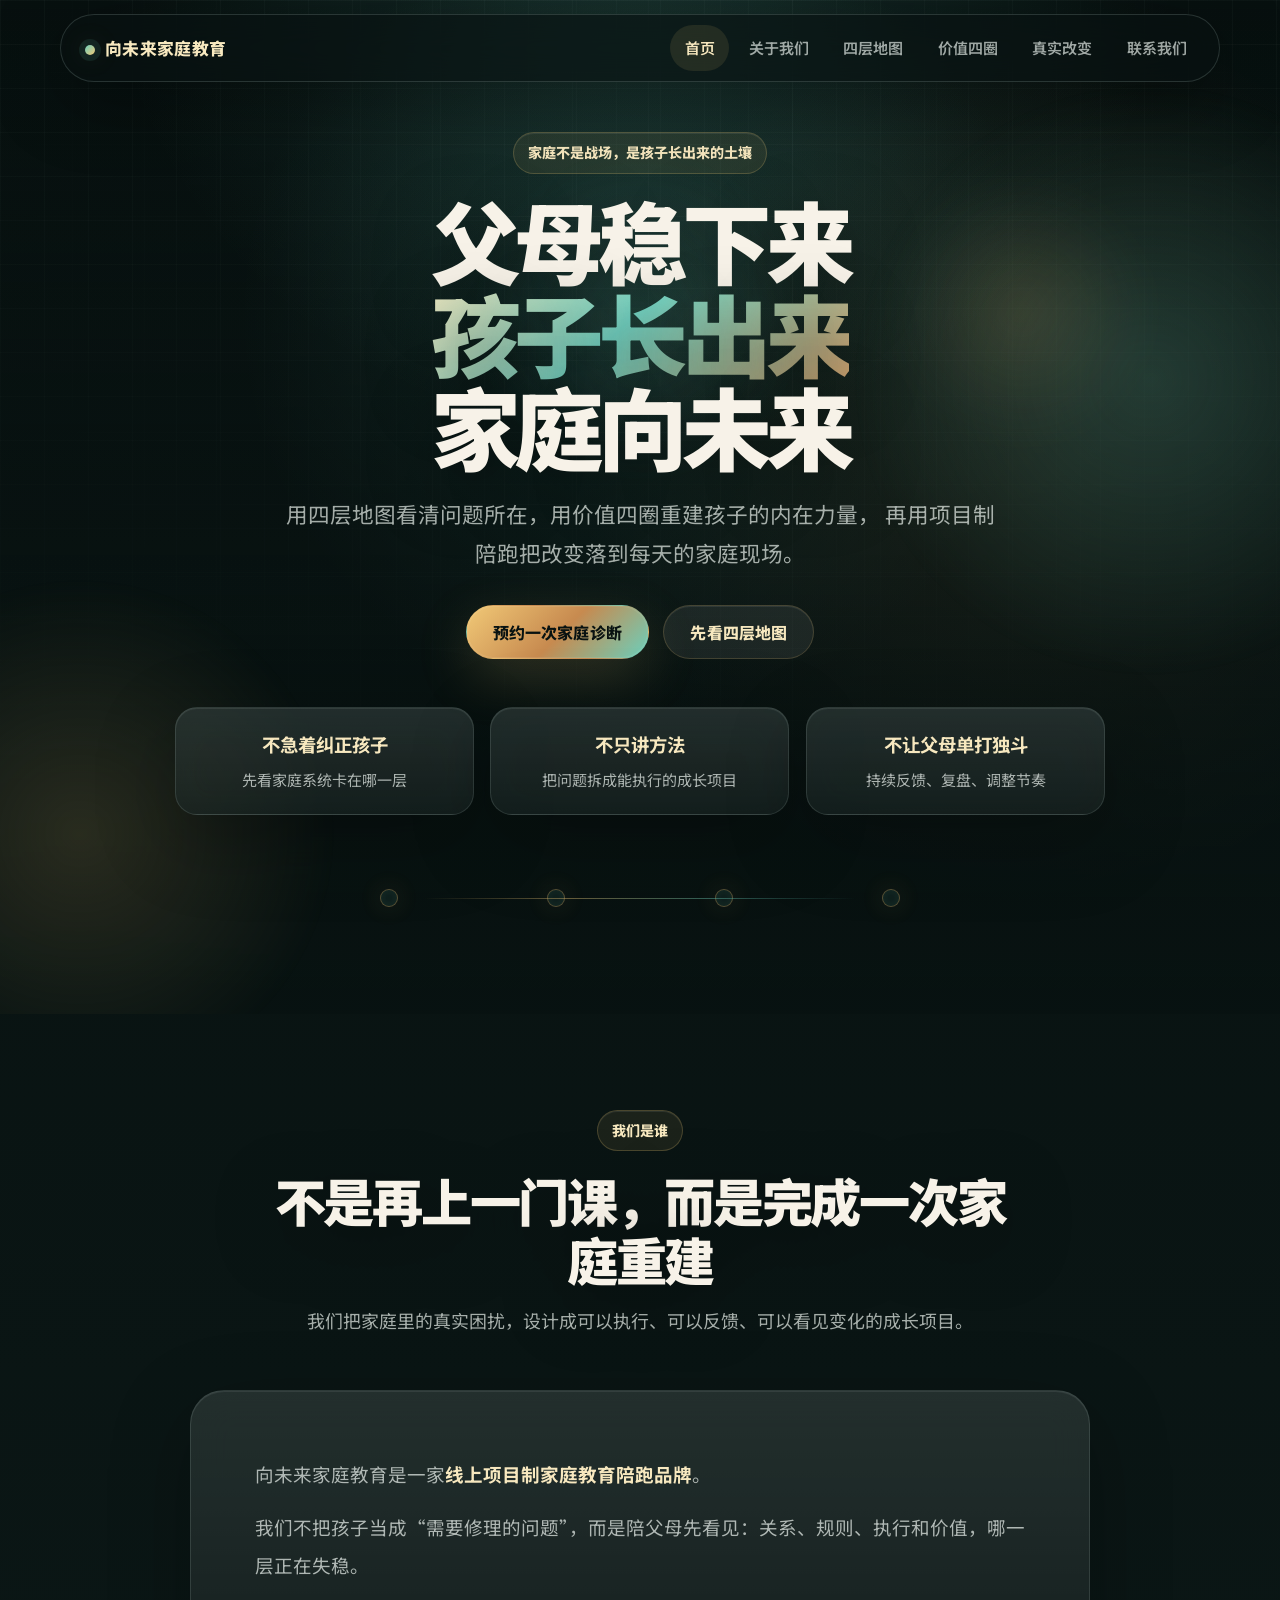
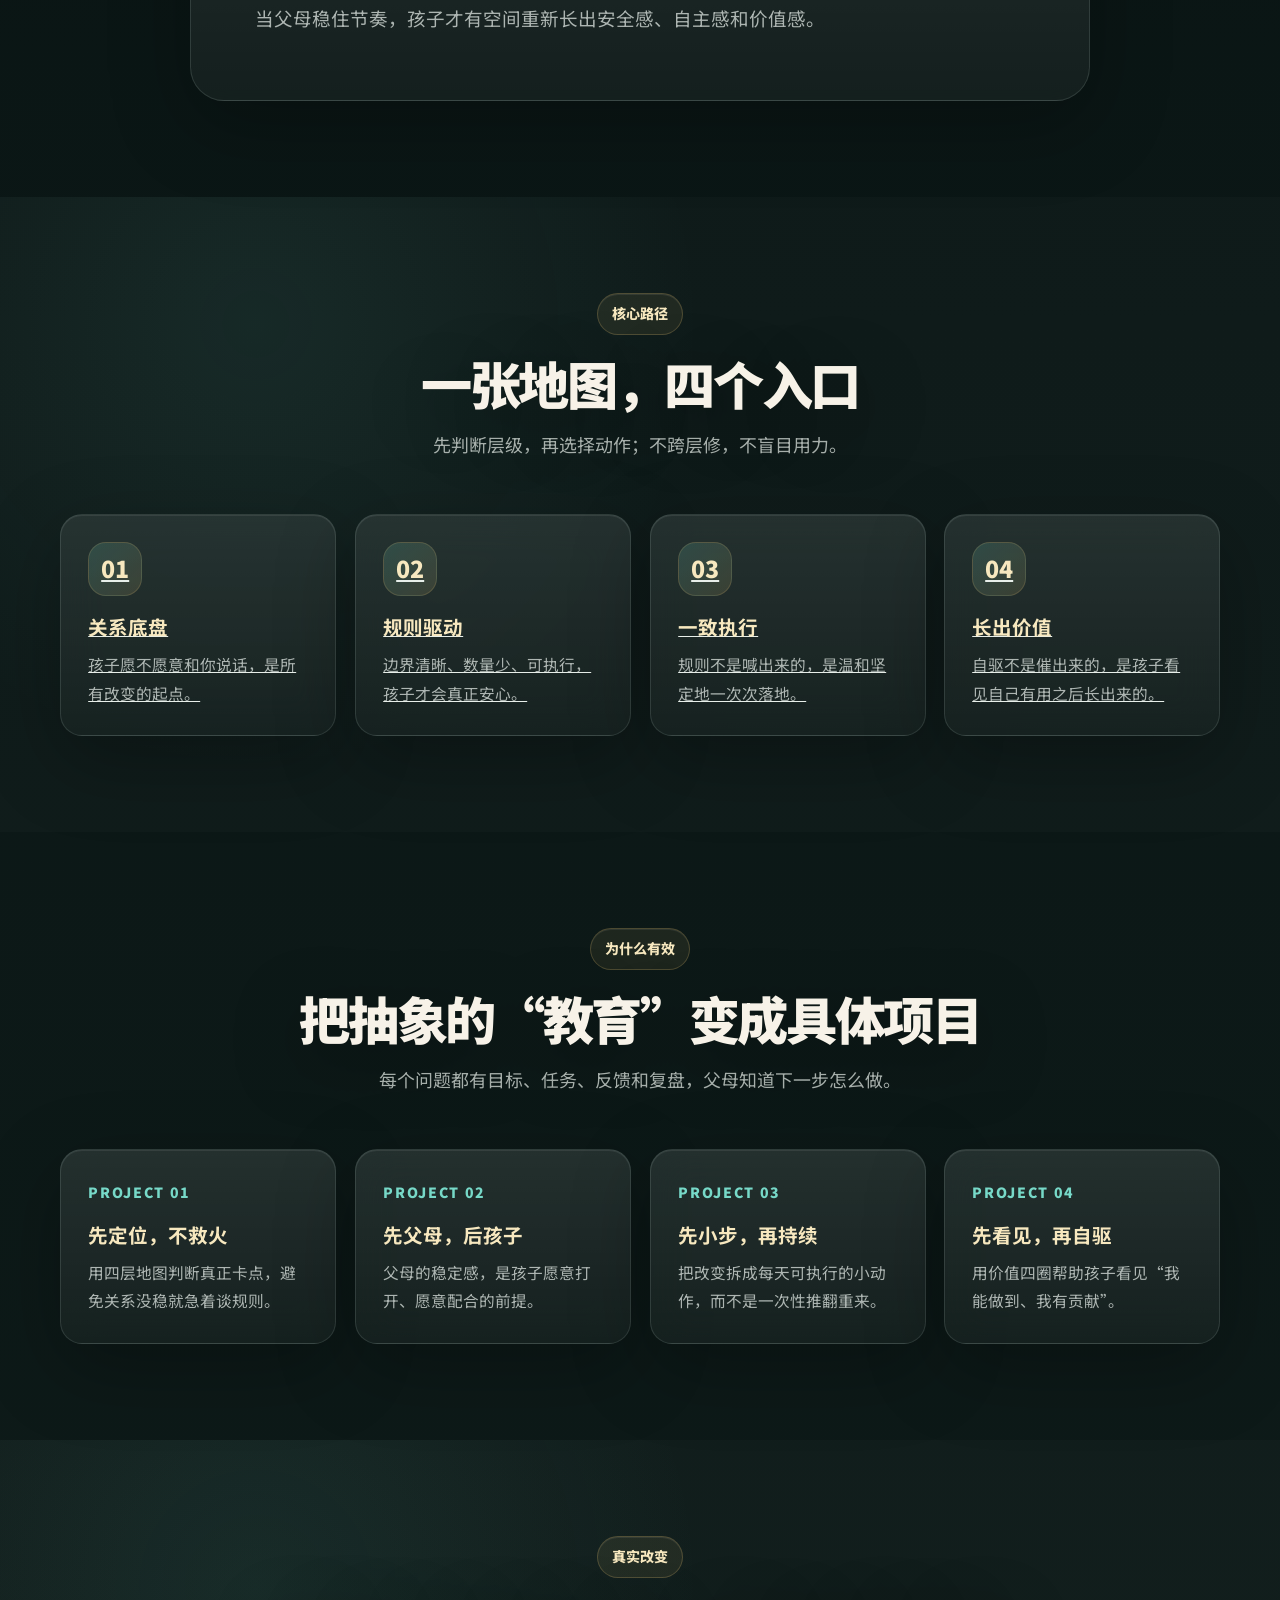
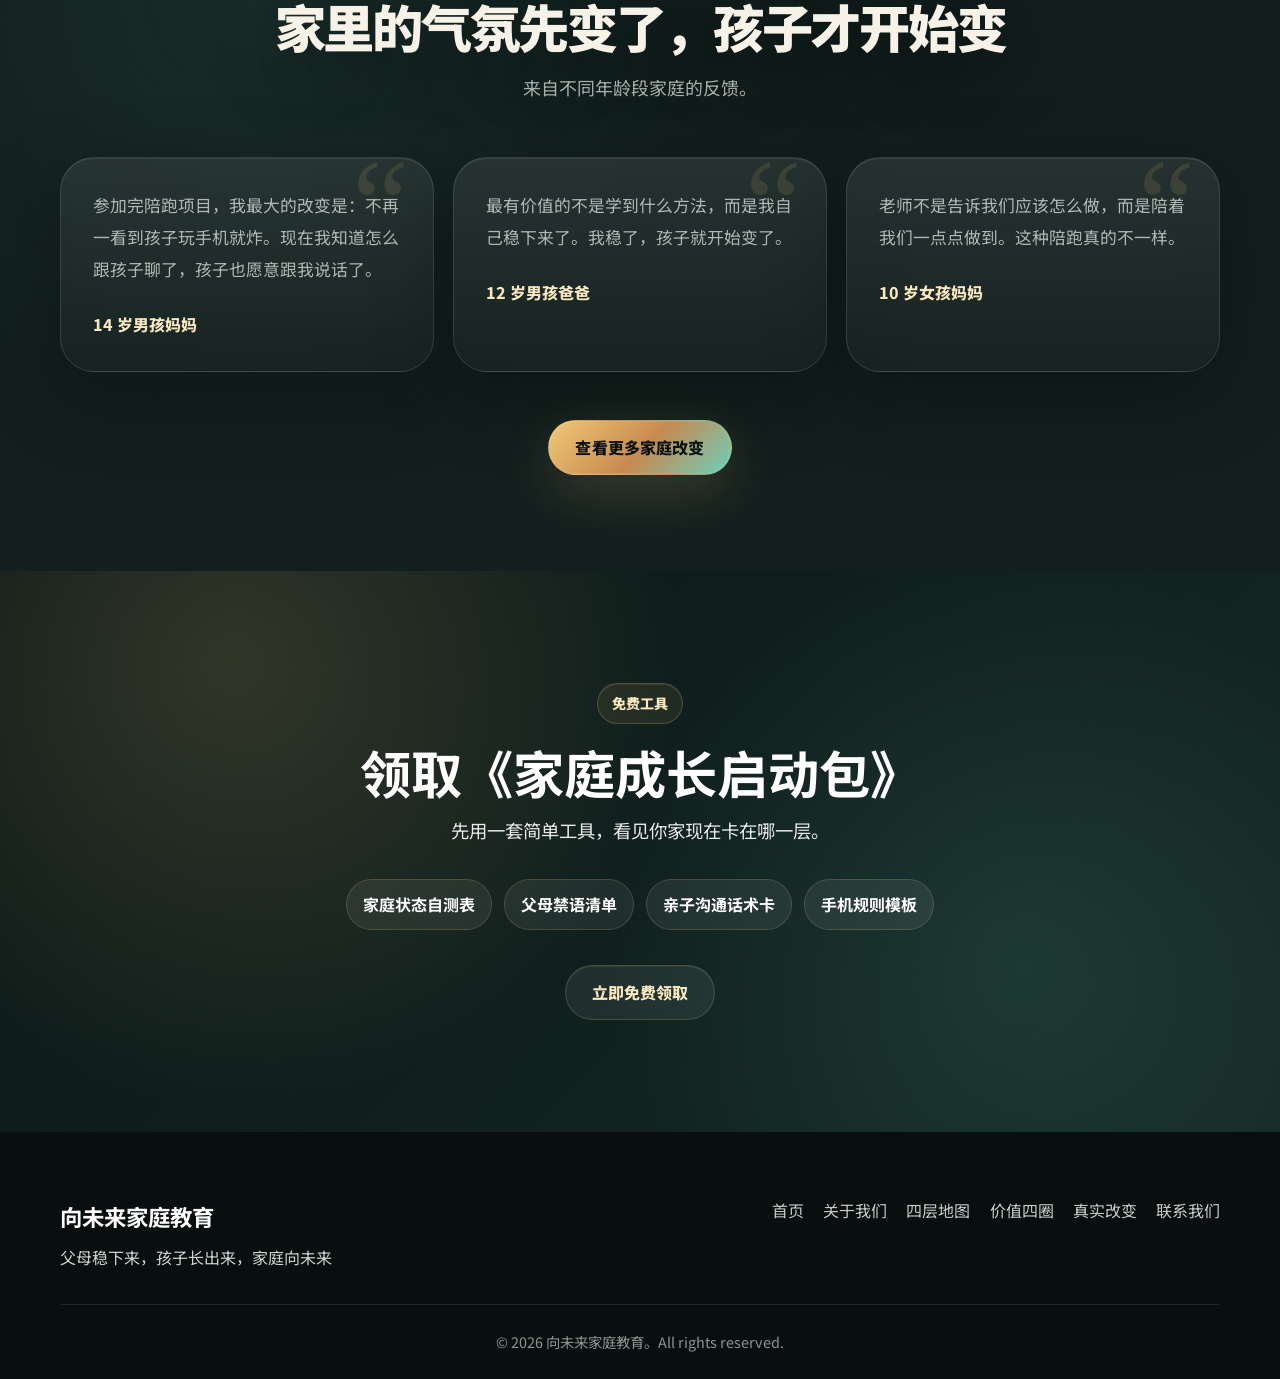
==== index.html @ 32664b5d "Initial commit: 向未来家庭教育官网 纯静态 HTML/CSS/JS 站点，包含首页、关于我们、四层地图、价值四圈、真实改变、联系我们等页面。设计了温暖浅色版和首页深色高级动态样板。  " ====
<!DOCTYPE html>
<html lang="zh-CN">
<head>
    <meta charset="UTF-8">
    <meta name="viewport" content="width=device-width, initial-scale=1.0">
    <title>向未来家庭教育 | 父母稳下来，孩子长出来</title>
    <meta name="description" content="向未来家庭教育，用四层地图、价值四圈和项目制陪跑，陪每个家庭把改变真正落地。">
    <link rel="stylesheet" href="css/style.css">
    <link href="https://fonts.googleapis.com/css2?family=Noto+Sans+SC:wght@300;400;500;700;900&display=swap" rel="stylesheet">
</head>
<body class="home-dark">
    <nav class="navbar">
        <div class="container">
            <div class="nav-brand">向未来家庭教育</div>
            <div class="nav-menu">
                <a href="index.html" class="nav-link active">首页</a>
                <a href="about.html" class="nav-link">关于我们</a>
                <a href="system.html" class="nav-link">四层地图</a>
                <a href="value.html" class="nav-link">价值四圈</a>
                <a href="cases.html" class="nav-link">真实改变</a>
                <a href="contact.html" class="nav-link">联系我们</a>
            </div>
            <button class="nav-toggle" aria-label="打开菜单">☰</button>
        </div>
    </nav>

    <section class="hero">
        <div class="dark-orb dark-orb-primary" aria-hidden="true"></div>
        <div class="dark-orb dark-orb-secondary" aria-hidden="true"></div>
        <div class="dark-grid" aria-hidden="true"></div>
        <div class="container">
            <div class="hero-content reveal">
                <div class="hero-eyebrow">家庭不是战场，是孩子长出来的土壤</div>
                <h1 class="hero-title">
                    父母稳下来<br>
                    <span>孩子长出来</span><br>
                    家庭向未来
                </h1>
                <p class="hero-subtitle">
                    用四层地图看清问题所在，用价值四圈重建孩子的内在力量，
                    再用项目制陪跑把改变落到每天的家庭现场。
                </p>
                <div class="hero-buttons">
                    <a href="contact.html" class="btn btn-primary">预约一次家庭诊断</a>
                    <a href="system.html" class="btn btn-secondary">先看四层地图</a>
                </div>
                <div class="hero-panel">
                    <div class="hero-stat interactive-card">
                        <strong>不急着纠正孩子</strong>
                        <span>先看家庭系统卡在哪一层</span>
                    </div>
                    <div class="hero-stat interactive-card">
                        <strong>不只讲方法</strong>
                        <span>把问题拆成能执行的成长项目</span>
                    </div>
                    <div class="hero-stat interactive-card">
                        <strong>不让父母单打独斗</strong>
                        <span>持续反馈、复盘、调整节奏</span>
                    </div>
                </div>
                <div class="signal-map" aria-hidden="true">
                    <span></span><span></span><span></span><span></span>
                </div>
            </div>
        </div>
    </section>

    <section class="section">
        <div class="container">
            <div class="section-header reveal">
                <span class="eyebrow">我们是谁</span>
                <h2 class="section-title">不是再上一门课，而是完成一次家庭重建</h2>
                <p class="section-subtitle">我们把家庭里的真实困扰，设计成可以执行、可以反馈、可以看见变化的成长项目。</p>
            </div>
            <div class="who-we-are reveal">
                <div class="who-card">
                    <p>向未来家庭教育是一家<strong>线上项目制家庭教育陪跑品牌</strong>。</p>
                    <p>我们不把孩子当成“需要修理的问题”，而是陪父母先看见：关系、规则、执行和价值，哪一层正在失稳。</p>
                    <p>当父母稳住节奏，孩子才有空间重新长出安全感、自主感和价值感。</p>
                </div>
            </div>
        </div>
    </section>

    <section class="section bg-light">
        <div class="container">
            <div class="section-header reveal">
                <span class="eyebrow">核心路径</span>
                <h2 class="section-title">一张地图，四个入口</h2>
                <p class="section-subtitle">先判断层级，再选择动作；不跨层修，不盲目用力。</p>
            </div>
            <div class="values-grid">
                <a class="value-card reveal interactive-card" href="system.html">
                    <div class="value-icon">01</div>
                    <h3>关系底盘</h3>
                    <p>孩子愿不愿意和你说话，是所有改变的起点。</p>
                </a>
                <a class="value-card reveal interactive-card" href="system.html">
                    <div class="value-icon">02</div>
                    <h3>规则驱动</h3>
                    <p>边界清晰、数量少、可执行，孩子才会真正安心。</p>
                </a>
                <a class="value-card reveal interactive-card" href="system.html">
                    <div class="value-icon">03</div>
                    <h3>一致执行</h3>
                    <p>规则不是喊出来的，是温和坚定地一次次落地。</p>
                </a>
                <a class="value-card reveal interactive-card" href="value.html">
                    <div class="value-icon">04</div>
                    <h3>长出价值</h3>
                    <p>自驱不是催出来的，是孩子看见自己有用之后长出来的。</p>
                </a>
            </div>
        </div>
    </section>

    <section class="section">
        <div class="container">
            <div class="section-header reveal">
                <span class="eyebrow">为什么有效</span>
                <h2 class="section-title">把抽象的“教育”变成具体项目</h2>
                <p class="section-subtitle">每个问题都有目标、任务、反馈和复盘，父母知道下一步怎么做。</p>
            </div>
            <div class="why-us">
                <div class="why-card reveal interactive-card">
                    <div class="why-number">PROJECT 01</div>
                    <h4>先定位，不救火</h4>
                    <p>用四层地图判断真正卡点，避免关系没稳就急着谈规则。</p>
                </div>
                <div class="why-card reveal interactive-card">
                    <div class="why-number">PROJECT 02</div>
                    <h4>先父母，后孩子</h4>
                    <p>父母的稳定感，是孩子愿意打开、愿意配合的前提。</p>
                </div>
                <div class="why-card reveal interactive-card">
                    <div class="why-number">PROJECT 03</div>
                    <h4>先小步，再持续</h4>
                    <p>把改变拆成每天可执行的小动作，而不是一次性推翻重来。</p>
                </div>
                <div class="why-card reveal interactive-card">
                    <div class="why-number">PROJECT 04</div>
                    <h4>先看见，再自驱</h4>
                    <p>用价值四圈帮助孩子看见“我能做到、我有贡献”。</p>
                </div>
            </div>
        </div>
    </section>

    <section class="section bg-light">
        <div class="container">
            <div class="section-header reveal">
                <span class="eyebrow">真实改变</span>
                <h2 class="section-title">家里的气氛先变了，孩子才开始变</h2>
                <p class="section-subtitle">来自不同年龄段家庭的反馈。</p>
            </div>
            <div class="testimonials">
                <div class="testimonial-card reveal interactive-card">
                    <p class="testimonial-text">参加完陪跑项目，我最大的改变是：不再一看到孩子玩手机就炸。现在我知道怎么跟孩子聊了，孩子也愿意跟我说话了。</p>
                    <p class="testimonial-author">14 岁男孩妈妈</p>
                </div>
                <div class="testimonial-card reveal interactive-card">
                    <p class="testimonial-text">最有价值的不是学到什么方法，而是我自己稳下来了。我稳了，孩子就开始变了。</p>
                    <p class="testimonial-author">12 岁男孩爸爸</p>
                </div>
                <div class="testimonial-card reveal interactive-card">
                    <p class="testimonial-text">老师不是告诉我们应该怎么做，而是陪着我们一点点做到。这种陪跑真的不一样。</p>
                    <p class="testimonial-author">10 岁女孩妈妈</p>
                </div>
            </div>
            <div class="text-center mt-lg reveal">
                <a href="cases.html" class="btn btn-primary">查看更多家庭改变</a>
            </div>
        </div>
    </section>

    <section class="section bg-primary" id="free-tools">
        <div class="container">
            <div class="free-tools reveal">
                <span class="eyebrow">免费工具</span>
                <h2>领取《家庭成长启动包》</h2>
                <p>先用一套简单工具，看见你家现在卡在哪一层。</p>
                <div class="tools-list">
                    <span class="tool-item">家庭状态自测表</span>
                    <span class="tool-item">父母禁语清单</span>
                    <span class="tool-item">亲子沟通话术卡</span>
                    <span class="tool-item">手机规则模板</span>
                </div>
                <a href="contact.html" class="btn btn-white">立即免费领取</a>
            </div>
        </div>
    </section>

    <footer class="footer">
        <div class="container">
            <div class="footer-content">
                <div class="footer-brand">
                    <h3>向未来家庭教育</h3>
                    <p>父母稳下来，孩子长出来，家庭向未来</p>
                </div>
                <div class="footer-links">
                    <a href="index.html">首页</a>
                    <a href="about.html">关于我们</a>
                    <a href="system.html">四层地图</a>
                    <a href="value.html">价值四圈</a>
                    <a href="cases.html">真实改变</a>
                    <a href="contact.html">联系我们</a>
                </div>
            </div>
            <div class="footer-bottom">
                <p>&copy; 2026 向未来家庭教育。All rights reserved.</p>
            </div>
        </div>
    </footer>

    <script src="js/main.js"></script>
</body>
</html>
---- css/style.css ----
/* 全局重置 */
* {
    margin: 0;
    padding: 0;
    box-sizing: border-box;
}

:root {
    --primary: #3F7F79;
    --primary-dark: #2C625D;
    --primary-soft: #E7F1EF;
    --secondary: #DFA58F;
    --secondary-soft: #FFF1EA;
    --accent: #F4C979;
    --accent-soft: #FFF7E4;
    --dark: #243633;
    --text: #34403D;
    --text-light: #71807C;
    --muted: #8D9A96;
    --line: rgba(63, 127, 121, 0.16);
    --light: #F7F3EA;
    --cream: #FFFCF6;
    --white: #fff;
    --danger: #BF5B51;
    --success: #4A8E68;
    --shadow-sm: 0 10px 30px rgba(36, 54, 51, 0.08);
    --shadow-md: 0 20px 60px rgba(36, 54, 51, 0.12);
    --shadow-lg: 0 34px 90px rgba(36, 54, 51, 0.18);
    --radius-sm: 14px;
    --radius-md: 22px;
    --radius-lg: 34px;
    --radius-xl: 48px;
    --ease: cubic-bezier(.2, .8, .2, 1);
}

html {
    scroll-behavior: smooth;
}

body {
    font-family: 'Noto Sans SC', -apple-system, BlinkMacSystemFont, "Segoe UI", sans-serif;
    line-height: 1.8;
    color: var(--text);
    background:
        radial-gradient(circle at top left, rgba(244, 201, 121, 0.18), transparent 32rem),
        linear-gradient(180deg, var(--cream), #fff 28rem);
    overflow-x: hidden;
}

body::before {
    content: "";
    position: fixed;
    inset: 0;
    pointer-events: none;
    background-image: linear-gradient(rgba(63, 127, 121, .035) 1px, transparent 1px), linear-gradient(90deg, rgba(63, 127, 121, .035) 1px, transparent 1px);
    background-size: 44px 44px;
    mask-image: linear-gradient(to bottom, #000, transparent 75%);
    z-index: -1;
}

img {
    max-width: 100%;
    display: block;
}

a {
    color: inherit;
}

.container {
    width: min(1160px, calc(100% - 40px));
    margin: 0 auto;
}

/* 导航栏 */
.navbar {
    position: fixed;
    top: 14px;
    left: 0;
    right: 0;
    z-index: 1000;
    transition: all .3s var(--ease);
}

.navbar .container {
    height: 68px;
    display: flex;
    justify-content: space-between;
    align-items: center;
    gap: 1.5rem;
    padding: 0 18px 0 24px;
    border: 1px solid rgba(255, 255, 255, .72);
    border-radius: 999px;
    background: rgba(255, 252, 246, .82);
    backdrop-filter: blur(18px);
    box-shadow: var(--shadow-sm);
}

.navbar.scrolled .container {
    background: rgba(255, 252, 246, .94);
    box-shadow: 0 16px 50px rgba(36, 54, 51, .14);
}

.nav-brand {
    font-size: 1.05rem;
    font-weight: 800;
    letter-spacing: .02em;
    color: var(--primary-dark);
    white-space: nowrap;
}

.nav-brand::before {
    content: "";
    display: inline-block;
    width: 10px;
    height: 10px;
    margin-right: 10px;
    border-radius: 999px;
    background: linear-gradient(135deg, var(--primary), var(--accent));
    box-shadow: 0 0 0 6px rgba(63, 127, 121, .12);
}

.nav-menu {
    display: flex;
    align-items: center;
    gap: .35rem;
}

.nav-link {
    text-decoration: none;
    color: var(--text-light);
    font-weight: 600;
    font-size: .94rem;
    padding: .58rem .9rem;
    border-radius: 999px;
    transition: all .25s var(--ease);
}

.nav-link:hover,
.nav-link.active {
    color: var(--primary-dark);
    background: rgba(63, 127, 121, .1);
}

.nav-toggle {
    display: none;
    width: 42px;
    height: 42px;
    border: 0;
    border-radius: 999px;
    background: var(--primary-soft);
    color: var(--primary-dark);
    font-size: 1.2rem;
    cursor: pointer;
}

/* 按钮 */
.btn {
    display: inline-flex;
    align-items: center;
    justify-content: center;
    gap: .5rem;
    min-height: 48px;
    padding: 12px 26px;
    border-radius: 999px;
    text-decoration: none;
    font-weight: 800;
    letter-spacing: .01em;
    transition: all .25s var(--ease);
    border: 1px solid transparent;
    cursor: pointer;
}

.btn-primary {
    background: linear-gradient(135deg, var(--primary), var(--primary-dark));
    color: var(--white);
    box-shadow: 0 16px 34px rgba(63, 127, 121, .26);
}

.btn-primary:hover {
    transform: translateY(-3px);
    box-shadow: 0 22px 42px rgba(63, 127, 121, .34);
}

.btn-secondary {
    background: rgba(255, 255, 255, .68);
    color: var(--primary-dark);
    border-color: var(--line);
}

.btn-secondary:hover {
    background: var(--primary-soft);
    transform: translateY(-2px);
}

.btn-white {
    background: var(--white);
    color: var(--primary-dark);
    box-shadow: var(--shadow-sm);
}

.btn-white:hover {
    transform: translateY(-3px);
    box-shadow: var(--shadow-md);
}

/* Hero 区域 */
.hero {
    position: relative;
    min-height: 92vh;
    display: flex;
    align-items: center;
    padding: 132px 0 72px;
    overflow: hidden;
    color: var(--dark);
}

.hero::before,
.hero::after {
    content: "";
    position: absolute;
    border-radius: 999px;
    filter: blur(2px);
    pointer-events: none;
}

.hero::before {
    width: 520px;
    height: 520px;
    right: -160px;
    top: 110px;
    background: radial-gradient(circle, rgba(223, 165, 143, .32), transparent 68%);
}

.hero::after {
    width: 420px;
    height: 420px;
    left: -150px;
    bottom: 10px;
    background: radial-gradient(circle, rgba(63, 127, 121, .22), transparent 70%);
}

.hero-content {
    position: relative;
    z-index: 1;
    max-width: 880px;
    text-align: center;
    margin: 0 auto;
}

.hero-eyebrow,
.eyebrow {
    display: inline-flex;
    align-items: center;
    gap: .5rem;
    padding: .45rem .85rem;
    margin-bottom: 1.2rem;
    border: 1px solid var(--line);
    border-radius: 999px;
    background: rgba(255, 255, 255, .72);
    color: var(--primary-dark);
    font-size: .88rem;
    font-weight: 800;
}

.hero-title {
    font-size: clamp(2.7rem, 7vw, 6rem);
    font-weight: 900;
    line-height: 1.04;
    letter-spacing: -.07em;
    color: var(--dark);
    margin-bottom: 1.4rem;
}

.hero-title span,
.gradient-text {
    color: transparent;
    background: linear-gradient(135deg, var(--primary-dark), var(--secondary), var(--accent));
    -webkit-background-clip: text;
    background-clip: text;
}

.hero-subtitle {
    max-width: 720px;
    margin: 0 auto 2rem;
    font-size: clamp(1.08rem, 2vw, 1.35rem);
    color: var(--text-light);
}

.hero-buttons {
    display: flex;
    gap: .9rem;
    justify-content: center;
    flex-wrap: wrap;
}

.hero-panel {
    margin: 3rem auto 0;
    display: grid;
    grid-template-columns: repeat(3, 1fr);
    gap: 1rem;
    max-width: 930px;
}

.hero-stat,
.glass-card {
    padding: 1.25rem;
    border: 1px solid rgba(255, 255, 255, .7);
    border-radius: var(--radius-md);
    background: rgba(255, 255, 255, .7);
    box-shadow: var(--shadow-sm);
    backdrop-filter: blur(16px);
}

.hero-stat strong {
    display: block;
    color: var(--primary-dark);
    font-size: 1.15rem;
    margin-bottom: .25rem;
}

.hero-stat span {
    color: var(--text-light);
    font-size: .94rem;
}

/* 通用区块 */
.section {
    padding: 96px 0;
    position: relative;
}

.section-header {
    text-align: center;
    margin: 0 auto 3.4rem;
    max-width: 760px;
}

.section-title {
    font-size: clamp(2rem, 4vw, 3.3rem);
    line-height: 1.16;
    letter-spacing: -.045em;
    font-weight: 900;
    color: var(--dark);
    margin-bottom: .9rem;
}

.section-subtitle {
    font-size: 1.12rem;
    color: var(--text-light);
}

.bg-light {
    background: linear-gradient(180deg, rgba(247, 243, 234, .9), rgba(255, 252, 246, .82));
}

.bg-primary {
    background:
        radial-gradient(circle at 15% 15%, rgba(244, 201, 121, .32), transparent 26rem),
        linear-gradient(135deg, var(--primary-dark), var(--primary));
    color: var(--white);
}

.bg-primary .section-title,
.bg-primary .section-subtitle,
.bg-primary h2,
.bg-primary p {
    color: var(--white);
}

/* 卡片与网格 */
.who-we-are {
    max-width: 900px;
    margin: 0 auto;
}

.who-card,
.value-card,
.testimonial-card,
.contact-item,
.case-card,
.feature-card,
.story-card,
.form-card,
.tool-card,
.pyramid-layer,
.circle-item,
.formula-step {
    border: 1px solid rgba(63, 127, 121, .12);
    background: rgba(255, 255, 255, .82);
    box-shadow: var(--shadow-sm);
    backdrop-filter: blur(14px);
}

.who-card {
    padding: clamp(2rem, 5vw, 4rem);
    border-radius: var(--radius-lg);
    font-size: 1.16rem;
    line-height: 2;
}

.who-card p + p {
    margin-top: 1rem;
}

.who-card strong,
.highlight {
    color: var(--primary-dark);
}

.big-text {
    font-size: clamp(1.5rem, 3vw, 2.3rem);
    line-height: 1.45;
    font-weight: 900;
    color: var(--primary-dark);
}

.values-grid,
.why-us,
.testimonials,
.contact-info,
.feature-grid,
.case-grid,
.resource-grid {
    display: grid;
    grid-template-columns: repeat(4, 1fr);
    gap: 1.2rem;
}

.value-card,
.why-card,
.contact-item,
.feature-card,
.tool-card {
    padding: 1.7rem;
    border-radius: var(--radius-md);
    transition: all .28s var(--ease);
}

.value-card {
    min-height: 100%;
}

.value-card:hover,
.why-card:hover,
.testimonial-card:hover,
.contact-item:hover,
.feature-card:hover,
.tool-card:hover {
    transform: translateY(-6px);
    box-shadow: var(--shadow-md);
}

.value-icon {
    width: 54px;
    height: 54px;
    display: grid;
    place-items: center;
    margin-bottom: 1.1rem;
    border-radius: 18px;
    background: linear-gradient(135deg, var(--primary-soft), var(--accent-soft));
    color: var(--primary-dark);
    font-size: 1.45rem;
    font-weight: 900;
}

.value-card h3,
.why-card h4,
.contact-item h4,
.feature-card h3,
.tool-card h3 {
    color: var(--dark);
    font-size: 1.22rem;
    line-height: 1.35;
    margin-bottom: .7rem;
}

.value-card p,
.why-card p,
.contact-item p,
.feature-card p,
.tool-card p {
    color: var(--text-light);
    font-size: .98rem;
}

.why-card {
    position: relative;
    border-radius: var(--radius-md);
    background: linear-gradient(180deg, rgba(255,255,255,.85), rgba(255,247,228,.55));
    border: 1px solid var(--line);
}

.why-number {
    display: inline-flex;
    margin-bottom: 1rem;
    color: var(--primary-dark);
    font-size: .88rem;
    font-weight: 900;
    letter-spacing: .12em;
}

.testimonials {
    grid-template-columns: repeat(3, 1fr);
}

.testimonial-card,
.case-card {
    position: relative;
    padding: 2rem;
    border-radius: var(--radius-lg);
    overflow: hidden;
}

.testimonial-card::before {
    content: "“";
    position: absolute;
    top: -18px;
    right: 24px;
    font-size: 8rem;
    line-height: 1;
    color: rgba(63, 127, 121, .1);
    font-family: Georgia, serif;
}

.testimonial-text {
    position: relative;
    z-index: 1;
    font-size: 1.05rem;
    line-height: 1.9;
    color: var(--text);
    margin-bottom: 1.5rem;
}

.testimonial-author {
    color: var(--primary-dark);
    font-weight: 800;
}

/* 免费工具 */
.free-tools {
    text-align: center;
    padding: 1rem 0;
}

.free-tools h2 {
    font-size: clamp(2rem, 4vw, 3.4rem);
    line-height: 1.12;
    margin-bottom: .8rem;
}

.free-tools p {
    font-size: 1.15rem;
    opacity: .9;
    margin-bottom: 2rem;
}

.tools-list {
    display: flex;
    flex-wrap: wrap;
    gap: .75rem;
    justify-content: center;
    margin-bottom: 2.2rem;
}

.tool-item {
    display: inline-flex;
    align-items: center;
    padding: .62rem 1rem;
    border: 1px solid rgba(255,255,255,.32);
    border-radius: 999px;
    background: rgba(255,255,255,.14);
    color: inherit;
    font-weight: 700;
}

/* 方法论页面 */
.page-hero {
    min-height: 54vh;
}

.core-principle {
    position: relative;
    padding: clamp(2rem, 5vw, 3.2rem);
    border-radius: var(--radius-xl);
    margin-bottom: 3rem;
    color: var(--white);
    text-align: center;
    background:
        radial-gradient(circle at 20% 10%, rgba(244, 201, 121, .42), transparent 24rem),
        linear-gradient(135deg, var(--primary-dark), var(--primary));
    box-shadow: var(--shadow-md);
    overflow: hidden;
}

.core-principle h3 {
    font-size: clamp(1.45rem, 3vw, 2.1rem);
    margin-bottom: .75rem;
}

.core-principle p {
    opacity: .92;
}

.pyramid-container,
.value-circles-container {
    max-width: 920px;
    margin: 0 auto;
}

.pyramid-layer {
    position: relative;
    padding: 1.5rem 1.6rem;
    margin-bottom: 1rem;
    border-radius: var(--radius-md);
    cursor: pointer;
    transition: all .28s var(--ease);
    border-left: 7px solid var(--primary);
}

.pyramid-layer:hover,
.pyramid-layer.active {
    transform: translateX(8px);
    box-shadow: var(--shadow-md);
    background: var(--white);
}

.pyramid-layer__title,
.circle-title {
    color: var(--dark);
    font-size: clamp(1.35rem, 3vw, 1.8rem);
    font-weight: 900;
    margin-bottom: .35rem;
}

.pyramid-layer__subtitle {
    color: var(--primary-dark);
    font-weight: 800;
    margin-bottom: .45rem;
}

.pyramid-layer__desc,
.circle-desc {
    color: var(--text-light);
}

.expand-icon {
    float: right;
    width: 34px;
    height: 34px;
    display: grid;
    place-items: center;
    border-radius: 999px;
    background: var(--primary-soft);
    color: var(--primary-dark);
    font-weight: 900;
    transition: transform .25s var(--ease);
}

.pyramid-layer.active .expand-icon {
    transform: rotate(45deg);
}

.pyramid-detail {
    display: none;
    padding: 1.6rem;
    margin: -.25rem 0 1.15rem 1.2rem;
    border-radius: var(--radius-md);
    background: linear-gradient(180deg, var(--primary-soft), rgba(255,255,255,.82));
    border: 1px solid var(--line);
}

.pyramid-detail.active {
    display: block;
    animation: fadeUp .32s var(--ease);
}

.pyramid-detail h4 {
    color: var(--primary-dark);
    margin-bottom: .75rem;
}

.circle-item {
    position: relative;
    padding: 2rem;
    margin-bottom: 1.2rem;
    border-radius: var(--radius-lg);
    transition: all .28s var(--ease);
}

.circle-item:hover {
    transform: translateY(-5px);
    box-shadow: var(--shadow-md);
}

.circle-number {
    display: inline-flex;
    padding: .28rem .7rem;
    margin-bottom: .8rem;
    border-radius: 999px;
    background: var(--accent-soft);
    color: var(--primary-dark);
    font-size: .85rem;
    font-weight: 900;
}

.circle-examples,
.formula-section {
    margin-top: 1.25rem;
    padding: 1.4rem;
    border-radius: var(--radius-md);
    background: rgba(247, 243, 234, .78);
    border: 1px solid var(--line);
}

.circle-examples h4 {
    color: var(--primary-dark);
    margin-bottom: .8rem;
}

.circle-examples ul {
    list-style: none;
}

.circle-examples li {
    position: relative;
    padding: .35rem 0 .35rem 1.35rem;
}

.circle-examples li::before {
    content: "";
    position: absolute;
    left: 0;
    top: 1rem;
    width: 7px;
    height: 7px;
    border-radius: 999px;
    background: var(--primary);
}

.formula-section {
    padding: clamp(2rem, 5vw, 3.2rem);
    margin-top: 3rem;
}

.formula-steps {
    display: grid;
    grid-template-columns: repeat(4, 1fr);
    gap: 1rem;
    margin-top: 1.6rem;
}

.formula-step {
    padding: 1.3rem;
    border-radius: var(--radius-md);
}

.formula-step__num {
    color: var(--primary-dark);
    font-weight: 900;
    font-size: .82rem;
    letter-spacing: .08em;
    margin-bottom: .45rem;
}

.formula-step__name {
    color: var(--dark);
    font-weight: 900;
    margin-bottom: .35rem;
}

.formula-step__desc {
    color: var(--text-light);
    font-size: .92rem;
}

.speech-pair {
    display: grid;
    grid-template-columns: 1fr 1fr;
    gap: 1rem;
    margin-bottom: 1.2rem;
}

.speech-box {
    min-height: 100%;
    padding: 1.35rem;
    border-radius: var(--radius-md);
    line-height: 1.75;
}

.speech-box--bad {
    background: #FFF3F1;
    border: 1px solid rgba(191, 91, 81, .22);
}

.speech-box--good {
    background: #F0FAF2;
    border: 1px solid rgba(74, 142, 104, .22);
}

.speech-badge {
    display: inline-flex;
    margin-bottom: .55rem;
    font-size: .86rem;
    font-weight: 900;
}

.speech-badge--bad { color: var(--danger); }
.speech-badge--good { color: var(--success); }

/* 表单与联系 */
.contact-info {
    grid-template-columns: repeat(3, 1fr);
}

.contact-layout {
    display: grid;
    grid-template-columns: .9fr 1.1fr;
    gap: 1.4rem;
    align-items: start;
}

.form-card {
    padding: clamp(1.5rem, 4vw, 2.4rem);
    border-radius: var(--radius-lg);
}

.form-grid {
    display: grid;
    gap: 1.1rem;
}

.form-field label {
    display: block;
    margin-bottom: .45rem;
    color: var(--dark);
    font-weight: 800;
}

.form-field input,
.form-field select,
.form-field textarea {
    width: 100%;
    border: 1px solid var(--line);
    border-radius: 16px;
    background: rgba(255,255,255,.88);
    color: var(--text);
    font: inherit;
    padding: .86rem 1rem;
    outline: none;
    transition: all .2s var(--ease);
}

.form-field textarea {
    resize: vertical;
}

.form-field input:focus,
.form-field select:focus,
.form-field textarea:focus {
    border-color: var(--primary);
    box-shadow: 0 0 0 4px rgba(63,127,121,.12);
}

.qr-card img {
    width: min(220px, 100%);
    margin: 1rem auto 0;
    border-radius: 22px;
    box-shadow: var(--shadow-sm);
}

/* 页脚 */
.footer {
    padding: 4rem 0 1.5rem;
    color: rgba(255,255,255,.82);
    background: linear-gradient(135deg, #1F302D, #243633);
}

.footer-content {
    display: flex;
    justify-content: space-between;
    align-items: flex-start;
    flex-wrap: wrap;
    gap: 2rem;
    margin-bottom: 2rem;
}

.footer-brand h3 {
    color: var(--white);
    font-size: 1.4rem;
    margin-bottom: .45rem;
}

.footer-links {
    display: flex;
    flex-wrap: wrap;
    gap: .7rem 1.2rem;
}

.footer-links a {
    color: rgba(255,255,255,.78);
    text-decoration: none;
}

.footer-links a:hover {
    color: var(--white);
}

.footer-bottom {
    padding-top: 1.5rem;
    border-top: 1px solid rgba(255,255,255,.1);
    color: rgba(255,255,255,.55);
    font-size: .9rem;
    text-align: center;
}

.text-muted {
    color: var(--text-light);
}

.text-center {
    text-align: center;
}

.mt-lg {
    margin-top: 3rem;
}

@keyframes fadeUp {
    from { opacity: 0; transform: translateY(16px); }
    to { opacity: 1; transform: translateY(0); }
}

.reveal {
    opacity: 0;
    transform: translateY(22px);
    transition: opacity .65s var(--ease), transform .65s var(--ease);
}

.reveal.is-visible {
    opacity: 1;
    transform: translateY(0);
}

/* 响应式 */
@media (max-width: 980px) {
    .values-grid,
    .why-us,
    .formula-steps {
        grid-template-columns: repeat(2, 1fr);
    }

    .testimonials,
    .contact-info,
    .hero-panel,
    .contact-layout {
        grid-template-columns: 1fr;
    }
}

@media (max-width: 768px) {
    .container {
        width: min(100% - 28px, 1160px);
    }

    .navbar {
        top: 10px;
    }

    .navbar .container {
        height: 62px;
        border-radius: 26px;
    }

    .nav-menu {
        display: none;
        position: absolute;
        top: 70px;
        left: 14px;
        right: 14px;
        flex-direction: column;
        align-items: stretch;
        gap: .35rem;
        padding: .8rem;
        border: 1px solid var(--line);
        border-radius: 24px;
        background: rgba(255, 252, 246, .98);
        box-shadow: var(--shadow-md);
    }

    .nav-menu.active {
        display: flex;
    }

    .nav-link {
        padding: .82rem 1rem;
    }

    .nav-toggle {
        display: grid;
        place-items: center;
    }

    .hero {
        min-height: auto;
        padding: 112px 0 58px;
    }

    .section {
        padding: 70px 0;
    }

    .section-header {
        margin-bottom: 2.2rem;
    }

    .values-grid,
    .why-us,
    .testimonials,
    .formula-steps,
    .speech-pair,
    .resource-grid,
    .case-grid {
        grid-template-columns: 1fr;
    }

    .who-card,
    .testimonial-card,
    .case-card {
        padding: 1.45rem;
    }

    .pyramid-layer:hover,
    .pyramid-layer.active {
        transform: translateY(-4px);
    }

    .pyramid-detail {
        margin-left: 0;
    }

    .footer-content,
    .footer-links {
        flex-direction: column;
    }
}

/* 首页深色高级动态样板 */
.home-dark {
    --primary: #6BD0BD;
    --primary-dark: #9DE7D7;
    --primary-soft: rgba(107, 208, 189, .14);
    --secondary: #D9A46E;
    --secondary-soft: rgba(217, 164, 110, .14);
    --accent: #F1C977;
    --accent-soft: rgba(241, 201, 119, .16);
    --dark: #F5F1E7;
    --text: #E8EFEA;
    --text-light: #A9BAB3;
    --muted: #778A83;
    --line: rgba(213, 235, 226, .14);
    --light: #0E1C1B;
    --cream: #081211;
    --white: #FFFFFF;
    --shadow-sm: 0 18px 46px rgba(0, 0, 0, .24);
    --shadow-md: 0 28px 80px rgba(0, 0, 0, .34);
    --shadow-lg: 0 42px 120px rgba(0, 0, 0, .46);
    --cursor-x: 50vw;
    --cursor-y: 35vh;
    background: radial-gradient(circle at var(--cursor-x) var(--cursor-y), rgba(107, 208, 189, .18), transparent 25rem), radial-gradient(circle at 80% 10%, rgba(241, 201, 119, .13), transparent 28rem), linear-gradient(180deg, #07100F 0%, #0B1716 42%, #101D1B 100%);
    color: var(--text);
}

.home-dark::before {
    background-image: linear-gradient(rgba(213, 235, 226, .045) 1px, transparent 1px), linear-gradient(90deg, rgba(213, 235, 226, .045) 1px, transparent 1px);
    opacity: .8;
    mask-image: linear-gradient(to bottom, #000 0%, rgba(0,0,0,.7) 46%, transparent 100%);
}

.home-dark .navbar .container {
    border-color: rgba(213, 235, 226, .16);
    background: rgba(8, 18, 17, .66);
    box-shadow: 0 18px 70px rgba(0, 0, 0, .34);
}

.home-dark .navbar.scrolled .container {
    background: rgba(8, 18, 17, .9);
    border-color: rgba(241, 201, 119, .2);
}

.home-dark .nav-brand,
.home-dark .nav-link:hover,
.home-dark .nav-link.active {
    color: #F7E8BF;
}

.home-dark .nav-brand::before {
    background: linear-gradient(135deg, var(--primary), var(--accent));
    box-shadow: 0 0 0 6px rgba(107, 208, 189, .1), 0 0 28px rgba(241, 201, 119, .28);
}

.home-dark .nav-link {
    color: rgba(232, 239, 234, .68);
}

.home-dark .nav-link:hover,
.home-dark .nav-link.active {
    background: rgba(241, 201, 119, .1);
}

.home-dark .nav-toggle {
    background: rgba(255,255,255,.08);
    color: var(--accent);
}

.home-dark .hero {
    min-height: 100vh;
    background: radial-gradient(circle at 50% -10%, rgba(107, 208, 189, .16), transparent 34rem), linear-gradient(180deg, rgba(8, 18, 17, .12), rgba(8, 18, 17, .82));
    isolation: isolate;
}

.home-dark .hero::before {
    width: 620px;
    height: 620px;
    right: -180px;
    top: 70px;
    background: radial-gradient(circle, rgba(107, 208, 189, .18), transparent 68%);
    animation: darkFloat 12s var(--ease) infinite alternate;
}

.home-dark .hero::after {
    width: 520px;
    height: 520px;
    left: -180px;
    bottom: -80px;
    background: radial-gradient(circle, rgba(241, 201, 119, .14), transparent 70%);
    animation: darkFloat 15s var(--ease) infinite alternate-reverse;
}

.dark-orb,
.dark-grid {
    position: absolute;
    pointer-events: none;
    z-index: 0;
}

.dark-orb {
    border-radius: 999px;
    filter: blur(18px);
    opacity: .68;
    mix-blend-mode: screen;
}

.dark-orb-primary {
    width: 340px;
    height: 340px;
    left: calc(var(--cursor-x) - 170px);
    top: calc(var(--cursor-y) - 170px);
    background: radial-gradient(circle, rgba(107, 208, 189, .22), transparent 62%);
    transition: left .5s var(--ease), top .5s var(--ease);
}

.dark-orb-secondary {
    width: 260px;
    height: 260px;
    right: 10%;
    top: 18%;
    background: radial-gradient(circle, rgba(241, 201, 119, .2), transparent 65%);
}

.dark-grid {
    inset: 0;
    background: linear-gradient(rgba(213, 235, 226, .06) 1px, transparent 1px), linear-gradient(90deg, rgba(213, 235, 226, .06) 1px, transparent 1px);
    background-size: 72px 72px;
    mask-image: radial-gradient(circle at 50% 20%, #000, transparent 66%);
    opacity: .55;
}

.home-dark .hero-content {
    max-width: 980px;
}

.home-dark .hero-eyebrow,
.home-dark .eyebrow {
    border-color: rgba(241, 201, 119, .22);
    background: rgba(241, 201, 119, .08);
    color: #F7E8BF;
    box-shadow: inset 0 1px 0 rgba(255,255,255,.08);
}

.home-dark .hero-title,
.home-dark .section-title {
    color: #F7F2E8;
    text-shadow: 0 18px 70px rgba(0,0,0,.42);
}

.home-dark .hero-title span,
.home-dark .gradient-text {
    background: linear-gradient(135deg, #F7E8BF 0%, #77D9C8 46%, #D9A46E 100%);
    -webkit-background-clip: text;
    background-clip: text;
}

.home-dark .hero-subtitle,
.home-dark .section-subtitle {
    color: rgba(232, 239, 234, .7);
}

.home-dark .btn-primary {
    background: linear-gradient(135deg, #F1C977, #C78A4F 52%, #6BD0BD);
    color: #081211;
    box-shadow: 0 18px 54px rgba(241, 201, 119, .18), 0 0 0 1px rgba(255,255,255,.08) inset;
}

.home-dark .btn-secondary,
.home-dark .btn-white {
    background: rgba(255, 255, 255, .07);
    color: #F7E8BF;
    border-color: rgba(241, 201, 119, .18);
    box-shadow: inset 0 1px 0 rgba(255,255,255,.08);
}

.home-dark .hero-panel {
    perspective: 1200px;
}

.home-dark .hero-stat,
.home-dark .who-card,
.home-dark .value-card,
.home-dark .why-card,
.home-dark .testimonial-card {
    border-color: rgba(213, 235, 226, .13);
    background: linear-gradient(180deg, rgba(255,255,255,.105), rgba(255,255,255,.045)), rgba(11, 23, 22, .62);
    box-shadow: 0 24px 80px rgba(0,0,0,.28), inset 0 1px 0 rgba(255,255,255,.08);
    backdrop-filter: blur(20px);
}

.home-dark .hero-stat strong,
.home-dark .value-card h3,
.home-dark .why-card h4,
.home-dark .testimonial-author,
.home-dark .who-card strong {
    color: #F7E8BF;
}

.home-dark .hero-stat span,
.home-dark .value-card p,
.home-dark .why-card p,
.home-dark .testimonial-text,
.home-dark .who-card,
.home-dark .text-muted {
    color: rgba(232, 239, 234, .72);
}

.home-dark .section {
    background: transparent;
}

.home-dark .bg-light {
    background: radial-gradient(circle at 20% 20%, rgba(107, 208, 189, .08), transparent 28rem), rgba(255,255,255,.018);
}

.home-dark .bg-primary {
    background: radial-gradient(circle at 18% 16%, rgba(241, 201, 119, .16), transparent 28rem), radial-gradient(circle at 80% 70%, rgba(107, 208, 189, .12), transparent 26rem), linear-gradient(135deg, #0B1716, #152825);
}

.home-dark .value-card,
.home-dark .why-card,
.home-dark .testimonial-card,
.home-dark .hero-stat {
    transform-style: preserve-3d;
    will-change: transform;
}

.home-dark .value-card:hover,
.home-dark .why-card:hover,
.home-dark .testimonial-card:hover,
.home-dark .hero-stat:hover {
    box-shadow: 0 34px 100px rgba(0,0,0,.38), 0 0 0 1px rgba(241, 201, 119, .18) inset;
}

.home-dark .value-icon {
    background: linear-gradient(135deg, rgba(107, 208, 189, .18), rgba(241, 201, 119, .13));
    color: #F7E8BF;
    border: 1px solid rgba(241, 201, 119, .16);
}

.home-dark .why-number {
    color: #77D9C8;
}

.home-dark .testimonial-card::before {
    color: rgba(241, 201, 119, .12);
}

.home-dark .tool-item {
    background: rgba(255,255,255,.07);
    border-color: rgba(241, 201, 119, .18);
}

.signal-map {
    width: min(520px, 90%);
    height: 88px;
    margin: 2.4rem auto 0;
    display: flex;
    align-items: center;
    justify-content: space-between;
    position: relative;
    opacity: .8;
}

.signal-map::before {
    content: "";
    position: absolute;
    left: 8%;
    right: 8%;
    top: 50%;
    height: 1px;
    background: linear-gradient(90deg, transparent, rgba(241, 201, 119, .5), rgba(107, 208, 189, .5), transparent);
}

.signal-map span {
    width: 18px;
    height: 18px;
    border-radius: 999px;
    background: #0B1716;
    border: 1px solid rgba(241, 201, 119, .42);
    box-shadow: 0 0 28px rgba(241, 201, 119, .22), inset 0 0 12px rgba(107, 208, 189, .18);
    animation: signalPulse 3.6s var(--ease) infinite;
}

.signal-map span:nth-child(2) { animation-delay: .35s; }
.signal-map span:nth-child(3) { animation-delay: .7s; }
.signal-map span:nth-child(4) { animation-delay: 1.05s; }

.home-dark .footer {
    background: #07100F;
}

@keyframes darkFloat {
    from { transform: translate3d(0, 0, 0) scale(1); }
    to { transform: translate3d(28px, -22px, 0) scale(1.06); }
}

@keyframes signalPulse {
    0%, 100% { transform: scale(1); opacity: .65; }
    45% { transform: scale(1.42); opacity: 1; }
}

@media (max-width: 768px) {
    .home-dark .nav-menu {
        background: rgba(8, 18, 17, .96);
        border-color: rgba(241, 201, 119, .18);
    }

    .dark-orb-primary {
        display: none;
    }

    .signal-map {
        height: 58px;
        margin-top: 1.5rem;
    }
}

@media (prefers-reduced-motion: reduce) {
    .home-dark *,
    .home-dark *::before,
    .home-dark *::after {
        animation: none !important;
        transition-duration: .01ms !important;
        scroll-behavior: auto !important;
    }
}
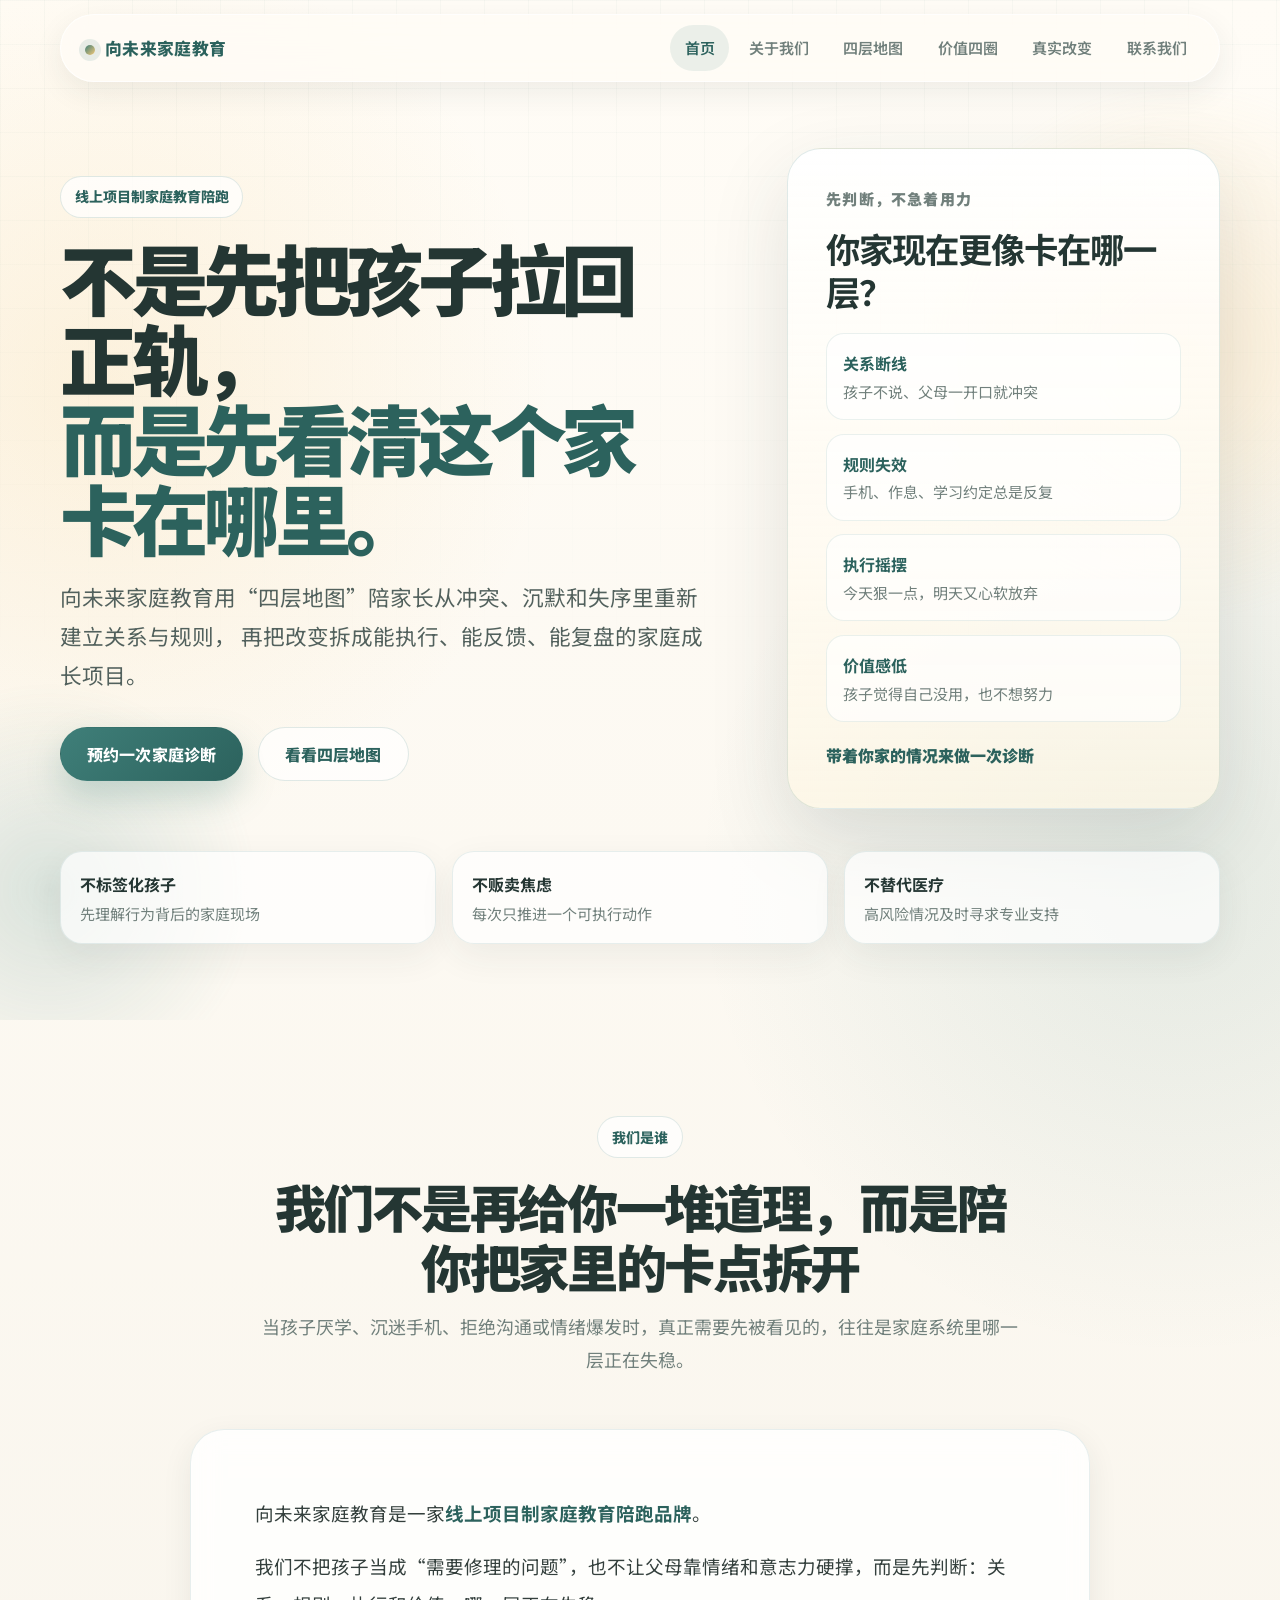
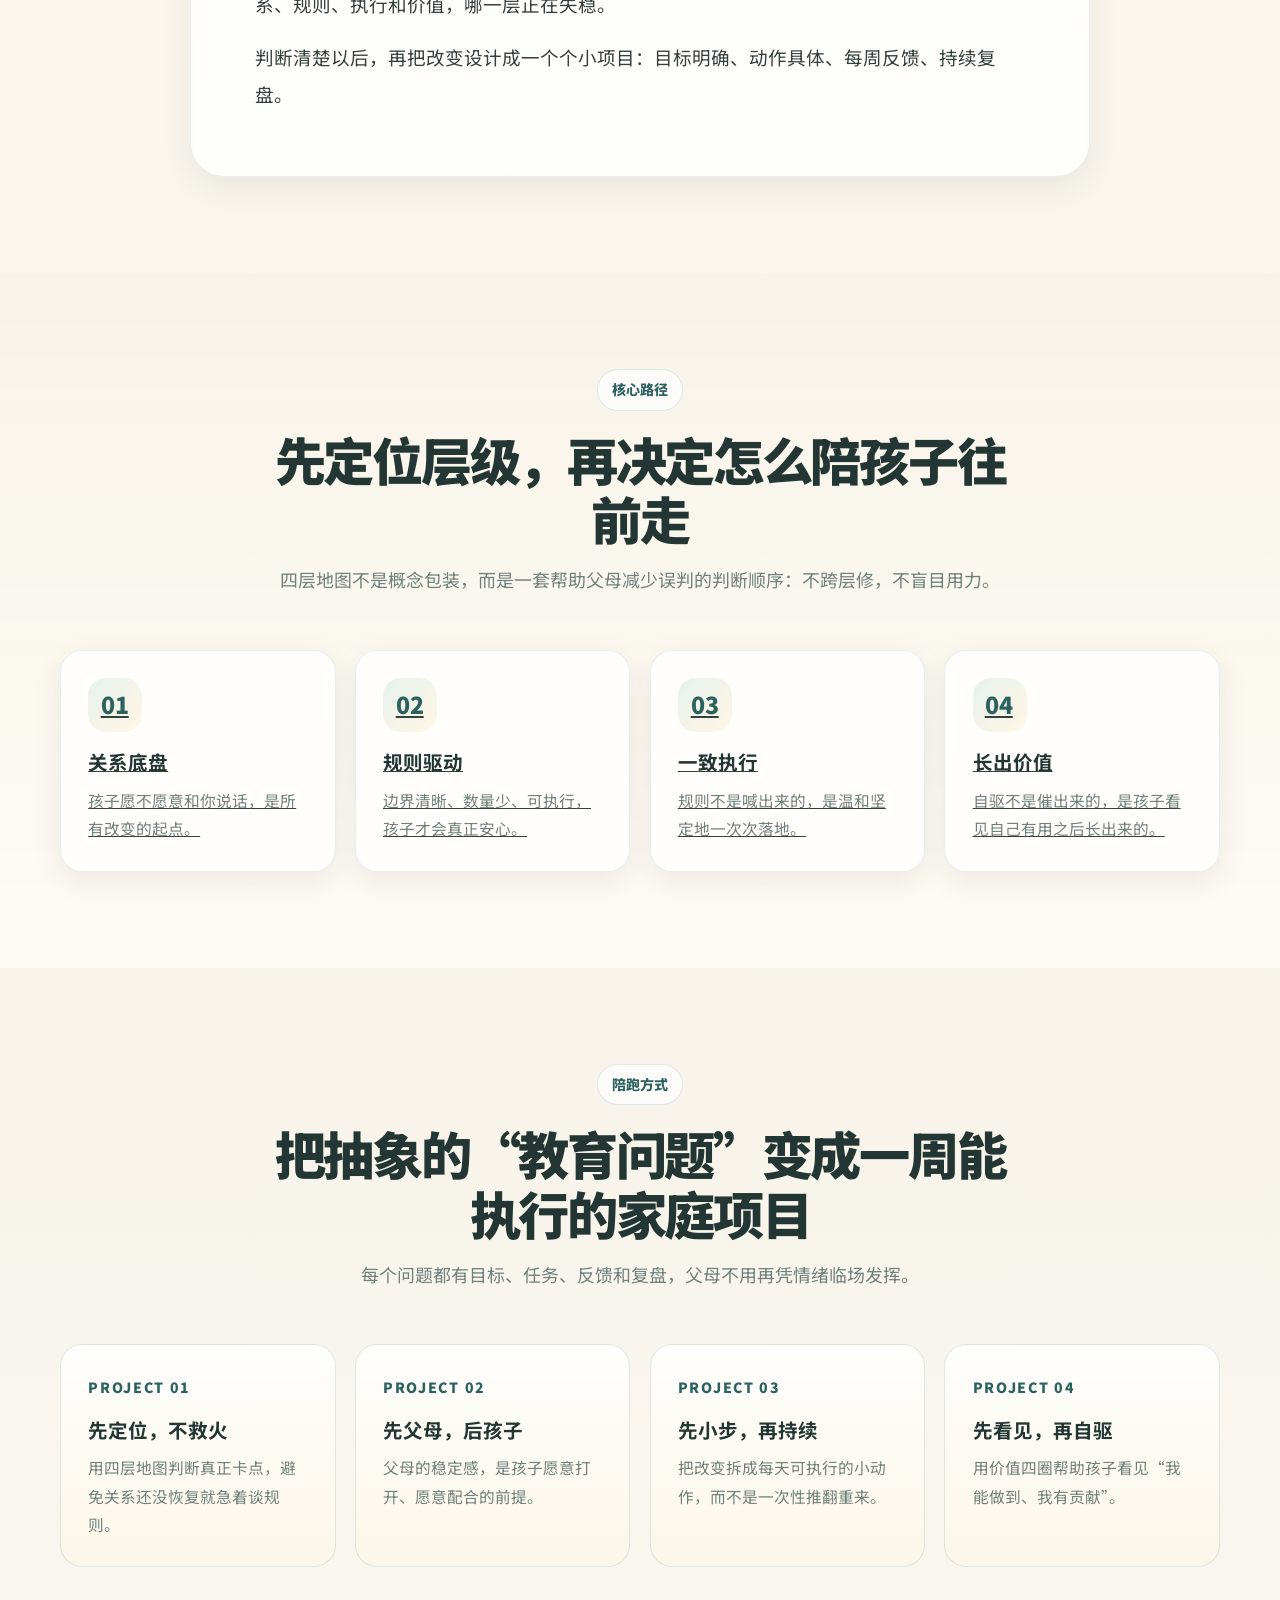
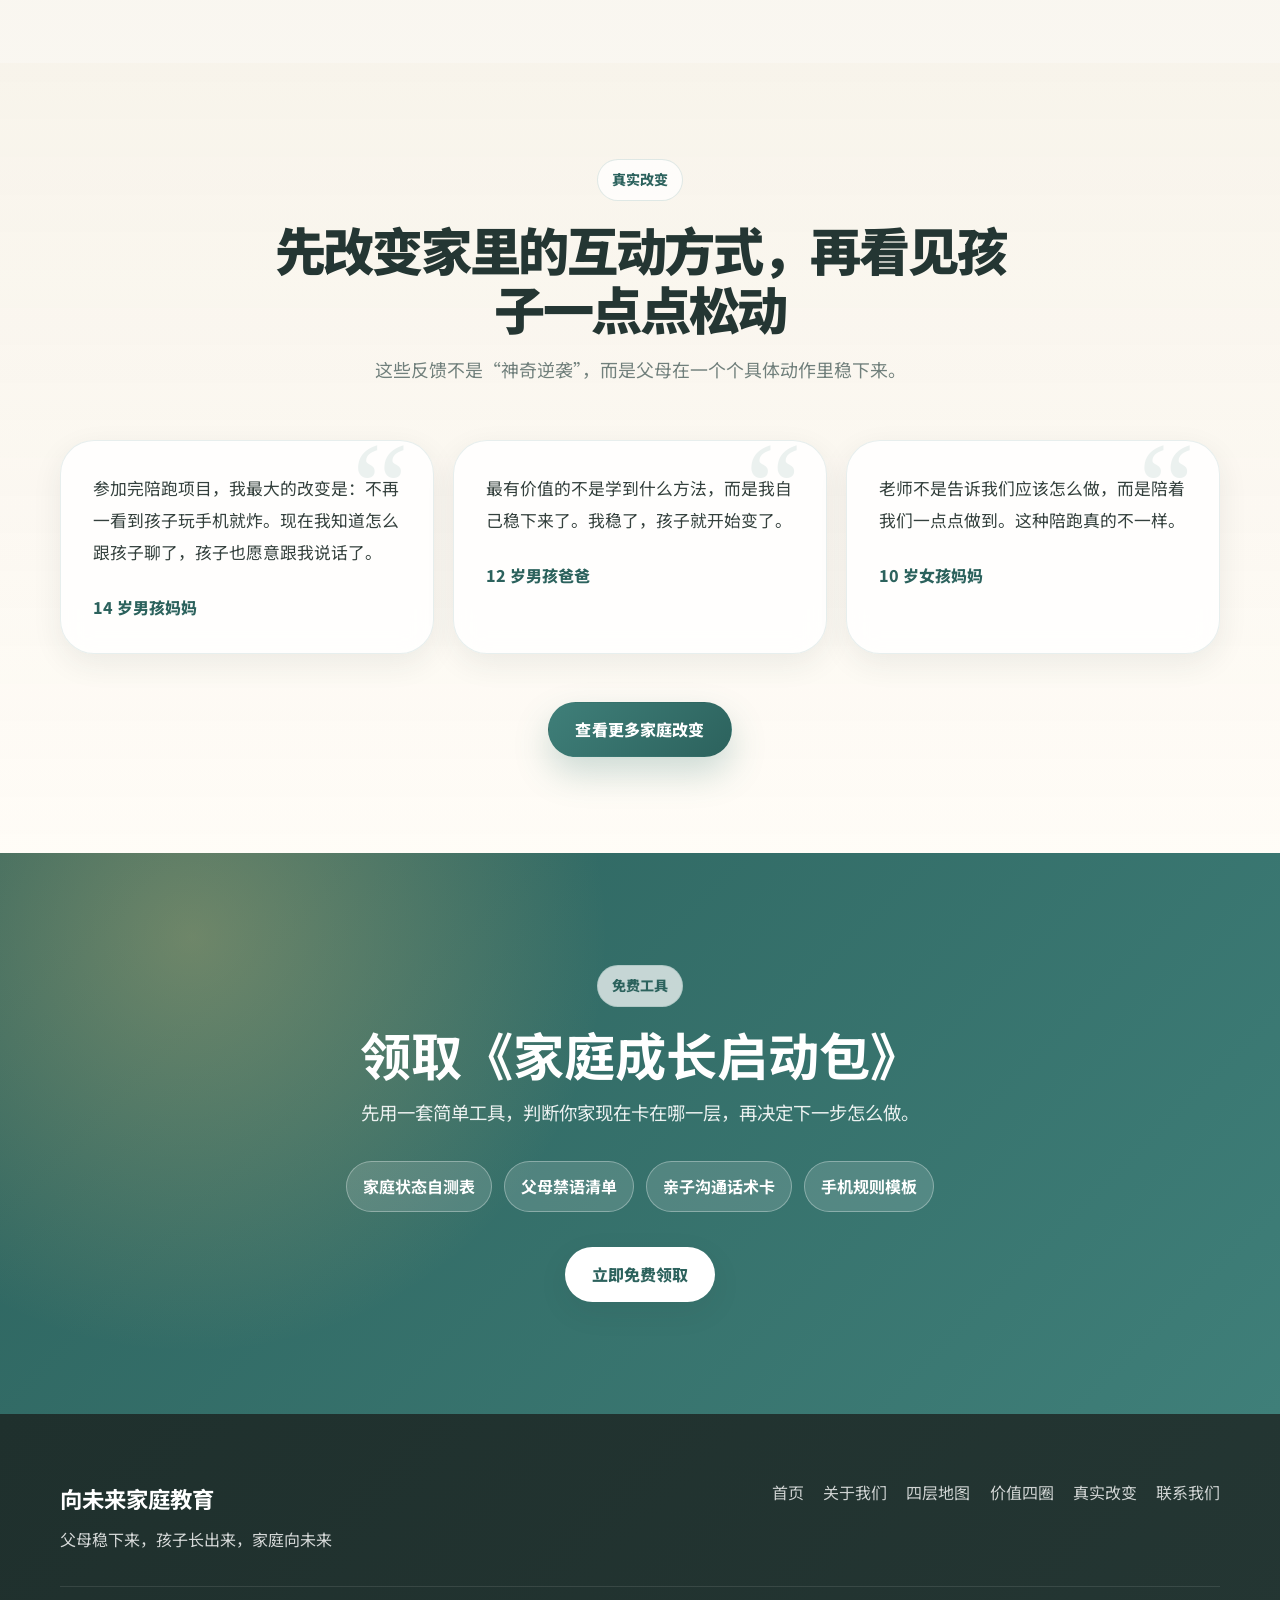
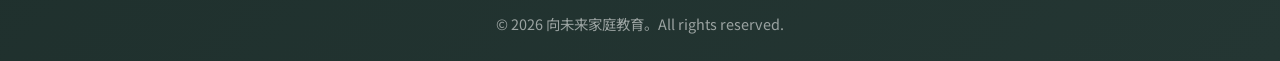
==== commit 3f56aee4: "Refine brand site conversion flow Clarify Xiangweilai as a trust-building family education brand sit" ====
--- a/index.html
+++ b/index.html
@@ -8,7 +8,7 @@
     <link rel="stylesheet" href="css/style.css">
     <link href="https://fonts.googleapis.com/css2?family=Noto+Sans+SC:wght@300;400;500;700;900&display=swap" rel="stylesheet">
 </head>
-<body class="home-dark">
+<body class="brand-home">
     <nav class="navbar">
         <div class="container">
             <div class="nav-brand">向未来家庭教育</div>
@@ -24,43 +24,40 @@
         </div>
     </nav>
 
-    <section class="hero">
-        <div class="dark-orb dark-orb-primary" aria-hidden="true"></div>
-        <div class="dark-orb dark-orb-secondary" aria-hidden="true"></div>
-        <div class="dark-grid" aria-hidden="true"></div>
-        <div class="container">
-            <div class="hero-content reveal">
-                <div class="hero-eyebrow">家庭不是战场，是孩子长出来的土壤</div>
-                <h1 class="hero-title">
-                    父母稳下来<br>
-                    <span>孩子长出来</span><br>
-                    家庭向未来
-                </h1>
-                <p class="hero-subtitle">
-                    用四层地图看清问题所在，用价值四圈重建孩子的内在力量，
-                    再用项目制陪跑把改变落到每天的家庭现场。
-                </p>
-                <div class="hero-buttons">
-                    <a href="contact.html" class="btn btn-primary">预约一次家庭诊断</a>
-                    <a href="system.html" class="btn btn-secondary">先看四层地图</a>
-                </div>
-                <div class="hero-panel">
-                    <div class="hero-stat interactive-card">
-                        <strong>不急着纠正孩子</strong>
-                        <span>先看家庭系统卡在哪一层</span>
+    <section class="hero brand-hero">
+        <div class="container">
+            <div class="hero-layout">
+                <div class="hero-content reveal">
+                    <div class="hero-eyebrow">线上项目制家庭教育陪跑</div>
+                    <h1 class="hero-title">
+                        不是先把孩子拉回正轨，<br>
+                        <span>而是先看清这个家卡在哪里。</span>
+                    </h1>
+                    <p class="hero-subtitle">
+                        向未来家庭教育用“四层地图”陪家长从冲突、沉默和失序里重新建立关系与规则，
+                        再把改变拆成能执行、能反馈、能复盘的家庭成长项目。
+                    </p>
+                    <div class="hero-buttons">
+                        <a href="contact.html" class="btn btn-primary">预约一次家庭诊断</a>
+                        <a href="system.html" class="btn btn-secondary">看看四层地图</a>
                     </div>
-                    <div class="hero-stat interactive-card">
-                        <strong>不只讲方法</strong>
-                        <span>把问题拆成能执行的成长项目</span>
-                    </div>
-                    <div class="hero-stat interactive-card">
-                        <strong>不让父母单打独斗</strong>
-                        <span>持续反馈、复盘、调整节奏</span>
-                    </div>
-                </div>
-                <div class="signal-map" aria-hidden="true">
-                    <span></span><span></span><span></span><span></span>
-                </div>
+                </div>
+                <aside class="diagnosis-card reveal" aria-label="家庭诊断入口">
+                    <span class="diagnosis-label">先判断，不急着用力</span>
+                    <h2>你家现在更像卡在哪一层？</h2>
+                    <ul>
+                        <li><strong>关系断线</strong><span>孩子不说、父母一开口就冲突</span></li>
+                        <li><strong>规则失效</strong><span>手机、作息、学习约定总是反复</span></li>
+                        <li><strong>执行摇摆</strong><span>今天狠一点，明天又心软放弃</span></li>
+                        <li><strong>价值感低</strong><span>孩子觉得自己没用，也不想努力</span></li>
+                    </ul>
+                    <a href="contact.html" class="diagnosis-link">带着你家的情况来做一次诊断</a>
+                </aside>
+            </div>
+            <div class="trust-strip reveal" aria-label="向未来工作原则">
+                <div><strong>不标签化孩子</strong><span>先理解行为背后的家庭现场</span></div>
+                <div><strong>不贩卖焦虑</strong><span>每次只推进一个可执行动作</span></div>
+                <div><strong>不替代医疗</strong><span>高风险情况及时寻求专业支持</span></div>
             </div>
         </div>
     </section>
@@ -69,14 +66,14 @@
         <div class="container">
             <div class="section-header reveal">
                 <span class="eyebrow">我们是谁</span>
-                <h2 class="section-title">不是再上一门课，而是完成一次家庭重建</h2>
-                <p class="section-subtitle">我们把家庭里的真实困扰，设计成可以执行、可以反馈、可以看见变化的成长项目。</p>
+                <h2 class="section-title">我们不是再给你一堆道理，而是陪你把家里的卡点拆开</h2>
+                <p class="section-subtitle">当孩子厌学、沉迷手机、拒绝沟通或情绪爆发时，真正需要先被看见的，往往是家庭系统里哪一层正在失稳。</p>
             </div>
             <div class="who-we-are reveal">
                 <div class="who-card">
                     <p>向未来家庭教育是一家<strong>线上项目制家庭教育陪跑品牌</strong>。</p>
-                    <p>我们不把孩子当成“需要修理的问题”，而是陪父母先看见：关系、规则、执行和价值，哪一层正在失稳。</p>
-                    <p>当父母稳住节奏，孩子才有空间重新长出安全感、自主感和价值感。</p>
+                    <p>我们不把孩子当成“需要修理的问题”，也不让父母靠情绪和意志力硬撑，而是先判断：关系、规则、执行和价值，哪一层正在失稳。</p>
+                    <p>判断清楚以后，再把改变设计成一个个小项目：目标明确、动作具体、每周反馈、持续复盘。</p>
                 </div>
             </div>
         </div>
@@ -86,8 +83,8 @@
         <div class="container">
             <div class="section-header reveal">
                 <span class="eyebrow">核心路径</span>
-                <h2 class="section-title">一张地图，四个入口</h2>
-                <p class="section-subtitle">先判断层级，再选择动作；不跨层修，不盲目用力。</p>
+                <h2 class="section-title">先定位层级，再决定怎么陪孩子往前走</h2>
+                <p class="section-subtitle">四层地图不是概念包装，而是一套帮助父母减少误判的判断顺序：不跨层修，不盲目用力。</p>
             </div>
             <div class="values-grid">
                 <a class="value-card reveal interactive-card" href="system.html">
@@ -117,15 +114,15 @@
     <section class="section">
         <div class="container">
             <div class="section-header reveal">
-                <span class="eyebrow">为什么有效</span>
-                <h2 class="section-title">把抽象的“教育”变成具体项目</h2>
-                <p class="section-subtitle">每个问题都有目标、任务、反馈和复盘，父母知道下一步怎么做。</p>
+                <span class="eyebrow">陪跑方式</span>
+                <h2 class="section-title">把抽象的“教育问题”变成一周能执行的家庭项目</h2>
+                <p class="section-subtitle">每个问题都有目标、任务、反馈和复盘，父母不用再凭情绪临场发挥。</p>
             </div>
             <div class="why-us">
                 <div class="why-card reveal interactive-card">
                     <div class="why-number">PROJECT 01</div>
                     <h4>先定位，不救火</h4>
-                    <p>用四层地图判断真正卡点，避免关系没稳就急着谈规则。</p>
+                    <p>用四层地图判断真正卡点，避免关系还没恢复就急着谈规则。</p>
                 </div>
                 <div class="why-card reveal interactive-card">
                     <div class="why-number">PROJECT 02</div>
@@ -150,8 +147,8 @@
         <div class="container">
             <div class="section-header reveal">
                 <span class="eyebrow">真实改变</span>
-                <h2 class="section-title">家里的气氛先变了，孩子才开始变</h2>
-                <p class="section-subtitle">来自不同年龄段家庭的反馈。</p>
+                <h2 class="section-title">先改变家里的互动方式，再看见孩子一点点松动</h2>
+                <p class="section-subtitle">这些反馈不是“神奇逆袭”，而是父母在一个个具体动作里稳下来。</p>
             </div>
             <div class="testimonials">
                 <div class="testimonial-card reveal interactive-card">
@@ -178,7 +175,7 @@
             <div class="free-tools reveal">
                 <span class="eyebrow">免费工具</span>
                 <h2>领取《家庭成长启动包》</h2>
-                <p>先用一套简单工具，看见你家现在卡在哪一层。</p>
+                <p>先用一套简单工具，判断你家现在卡在哪一层，再决定下一步怎么做。</p>
                 <div class="tools-list">
                     <span class="tool-item">家庭状态自测表</span>
                     <span class="tool-item">父母禁语清单</span>
--- a/css/style.css
+++ b/css/style.css
@@ -1363,10 +1363,273 @@
     }
 }
 
+/* 品牌首页：温暖可信的家庭教育官网 */
+.brand-home {
+    background:
+        radial-gradient(circle at 8% 8%, rgba(244, 201, 121, .20), transparent 28rem),
+        radial-gradient(circle at 92% 18%, rgba(63, 127, 121, .13), transparent 30rem),
+        linear-gradient(180deg, #FFFCF6 0%, #F7F3EA 52%, #FFFFFF 100%);
+}
+
+.brand-hero {
+    min-height: auto;
+    padding: 148px 0 76px;
+}
+
+.brand-hero::before {
+    width: 560px;
+    height: 560px;
+    right: -180px;
+    top: 72px;
+    background: radial-gradient(circle, rgba(244, 201, 121, .24), transparent 68%);
+}
+
+.brand-hero::after {
+    width: 420px;
+    height: 420px;
+    left: -160px;
+    bottom: -80px;
+    background: radial-gradient(circle, rgba(63, 127, 121, .18), transparent 70%);
+}
+
+.hero-layout {
+    position: relative;
+    z-index: 1;
+    display: grid;
+    grid-template-columns: minmax(0, 1.08fr) minmax(340px, .72fr);
+    gap: clamp(2rem, 6vw, 5rem);
+    align-items: center;
+}
+
+.brand-hero .hero-content {
+    max-width: 760px;
+    margin: 0;
+    text-align: left;
+}
+
+.brand-hero .hero-title {
+    max-width: 12.5ch;
+    margin-bottom: 1.35rem;
+    font-size: clamp(2.85rem, 6vw, 5.9rem);
+}
+
+.brand-hero .hero-title span {
+    color: var(--primary-dark);
+    background: none;
+    -webkit-background-clip: initial;
+    background-clip: initial;
+}
+
+.brand-hero .hero-subtitle {
+    margin: 0 0 2rem;
+    max-width: 700px;
+    color: #52615D;
+}
+
+.brand-hero .hero-buttons {
+    justify-content: flex-start;
+}
+
+.diagnosis-card {
+    position: relative;
+    padding: clamp(1.6rem, 4vw, 2.4rem);
+    border: 1px solid rgba(63, 127, 121, .16);
+    border-radius: var(--radius-lg);
+    background:
+        linear-gradient(180deg, rgba(255,255,255,.92), rgba(255,247,228,.68));
+    box-shadow: 0 28px 80px rgba(36, 54, 51, .13);
+}
+
+.diagnosis-label {
+    display: inline-flex;
+    margin-bottom: 1rem;
+    color: var(--primary-dark);
+    font-size: .86rem;
+    font-weight: 900;
+    letter-spacing: .08em;
+}
+
+.diagnosis-card h2 {
+    margin-bottom: 1.25rem;
+    color: var(--dark);
+    font-size: clamp(1.5rem, 3vw, 2.15rem);
+    line-height: 1.24;
+    letter-spacing: -.03em;
+}
+
+.diagnosis-card ul {
+    list-style: none;
+    display: grid;
+    gap: .85rem;
+}
+
+.diagnosis-card li {
+    padding: .95rem 1rem;
+    border: 1px solid rgba(63, 127, 121, .11);
+    border-radius: 18px;
+    background: rgba(255, 255, 255, .66);
+}
+
+.diagnosis-card strong,
+.diagnosis-card span {
+    display: block;
+}
+
+.diagnosis-card strong {
+    margin-bottom: .12rem;
+    color: var(--primary-dark);
+}
+
+.diagnosis-card span {
+    color: var(--text-light);
+    font-size: .94rem;
+    line-height: 1.6;
+}
+
+.diagnosis-link {
+    display: inline-flex;
+    margin-top: 1.2rem;
+    color: var(--primary-dark);
+    font-weight: 900;
+    text-decoration: none;
+}
+
+.trust-strip {
+    position: relative;
+    z-index: 1;
+    display: grid;
+    grid-template-columns: repeat(3, 1fr);
+    gap: 1rem;
+    margin-top: 2.6rem;
+}
+
+.trust-strip div {
+    padding: 1.1rem 1.2rem;
+    border: 1px solid rgba(63, 127, 121, .12);
+    border-radius: 22px;
+    background: rgba(255,255,255,.7);
+    box-shadow: 0 12px 36px rgba(36, 54, 51, .07);
+}
+
+.trust-strip strong,
+.trust-strip span {
+    display: block;
+}
+
+.trust-strip strong {
+    color: var(--dark);
+    margin-bottom: .2rem;
+}
+
+.trust-strip span {
+    color: var(--text-light);
+    font-size: .94rem;
+    line-height: 1.6;
+}
+
+@media (max-width: 980px) {
+    .hero-layout,
+    .trust-strip {
+        grid-template-columns: 1fr;
+    }
+
+    .brand-hero .hero-content {
+        text-align: center;
+        margin: 0 auto;
+    }
+
+    .brand-hero .hero-title,
+    .brand-hero .hero-subtitle {
+        margin-left: auto;
+        margin-right: auto;
+    }
+
+    .brand-hero .hero-buttons {
+        justify-content: center;
+    }
+}
+
+@media (max-width: 768px) {
+    .brand-hero {
+        padding-top: 124px;
+    }
+}
+
+/* 品牌转化组件 */
+.service-steps,
+.credibility-grid {
+    display: grid;
+    grid-template-columns: repeat(3, 1fr);
+    gap: 1rem;
+}
+
+.service-steps {
+    grid-template-columns: repeat(4, 1fr);
+}
+
+.service-step,
+.credibility-card {
+    padding: 1.5rem;
+    border: 1px solid rgba(63, 127, 121, .12);
+    border-radius: var(--radius-md);
+    background: rgba(255,255,255,.82);
+    box-shadow: var(--shadow-sm);
+}
+
+.service-step strong,
+.credibility-card strong,
+.case-tag {
+    display: inline-flex;
+    margin-bottom: .8rem;
+    color: var(--primary-dark);
+    font-size: .86rem;
+    font-weight: 900;
+    letter-spacing: .08em;
+}
+
+.service-step h3,
+.credibility-card h3,
+.case-card h3 {
+    color: var(--dark);
+    line-height: 1.35;
+    margin-bottom: .6rem;
+}
+
+.service-step p,
+.credibility-card p,
+.case-card p {
+    color: var(--text-light);
+}
+
+.trust-note {
+    margin-top: 1.5rem;
+    padding: 1.25rem 1.4rem;
+    border: 1px solid rgba(191, 91, 81, .18);
+    border-radius: var(--radius-md);
+    background: rgba(255, 241, 234, .72);
+    color: var(--text);
+    box-shadow: var(--shadow-sm);
+}
+
+.trust-note strong {
+    color: var(--danger);
+}
+
+.case-tag {
+    color: var(--success);
+}
+
+@media (max-width: 980px) {
+    .service-steps,
+    .credibility-grid {
+        grid-template-columns: repeat(2, 1fr);
+    }
+}
+
 @media (prefers-reduced-motion: reduce) {
-    .home-dark *,
-    .home-dark *::before,
-    .home-dark *::after {
+    *,
+    *::before,
+    *::after {
         animation: none !important;
         transition-duration: .01ms !important;
         scroll-behavior: auto !important;
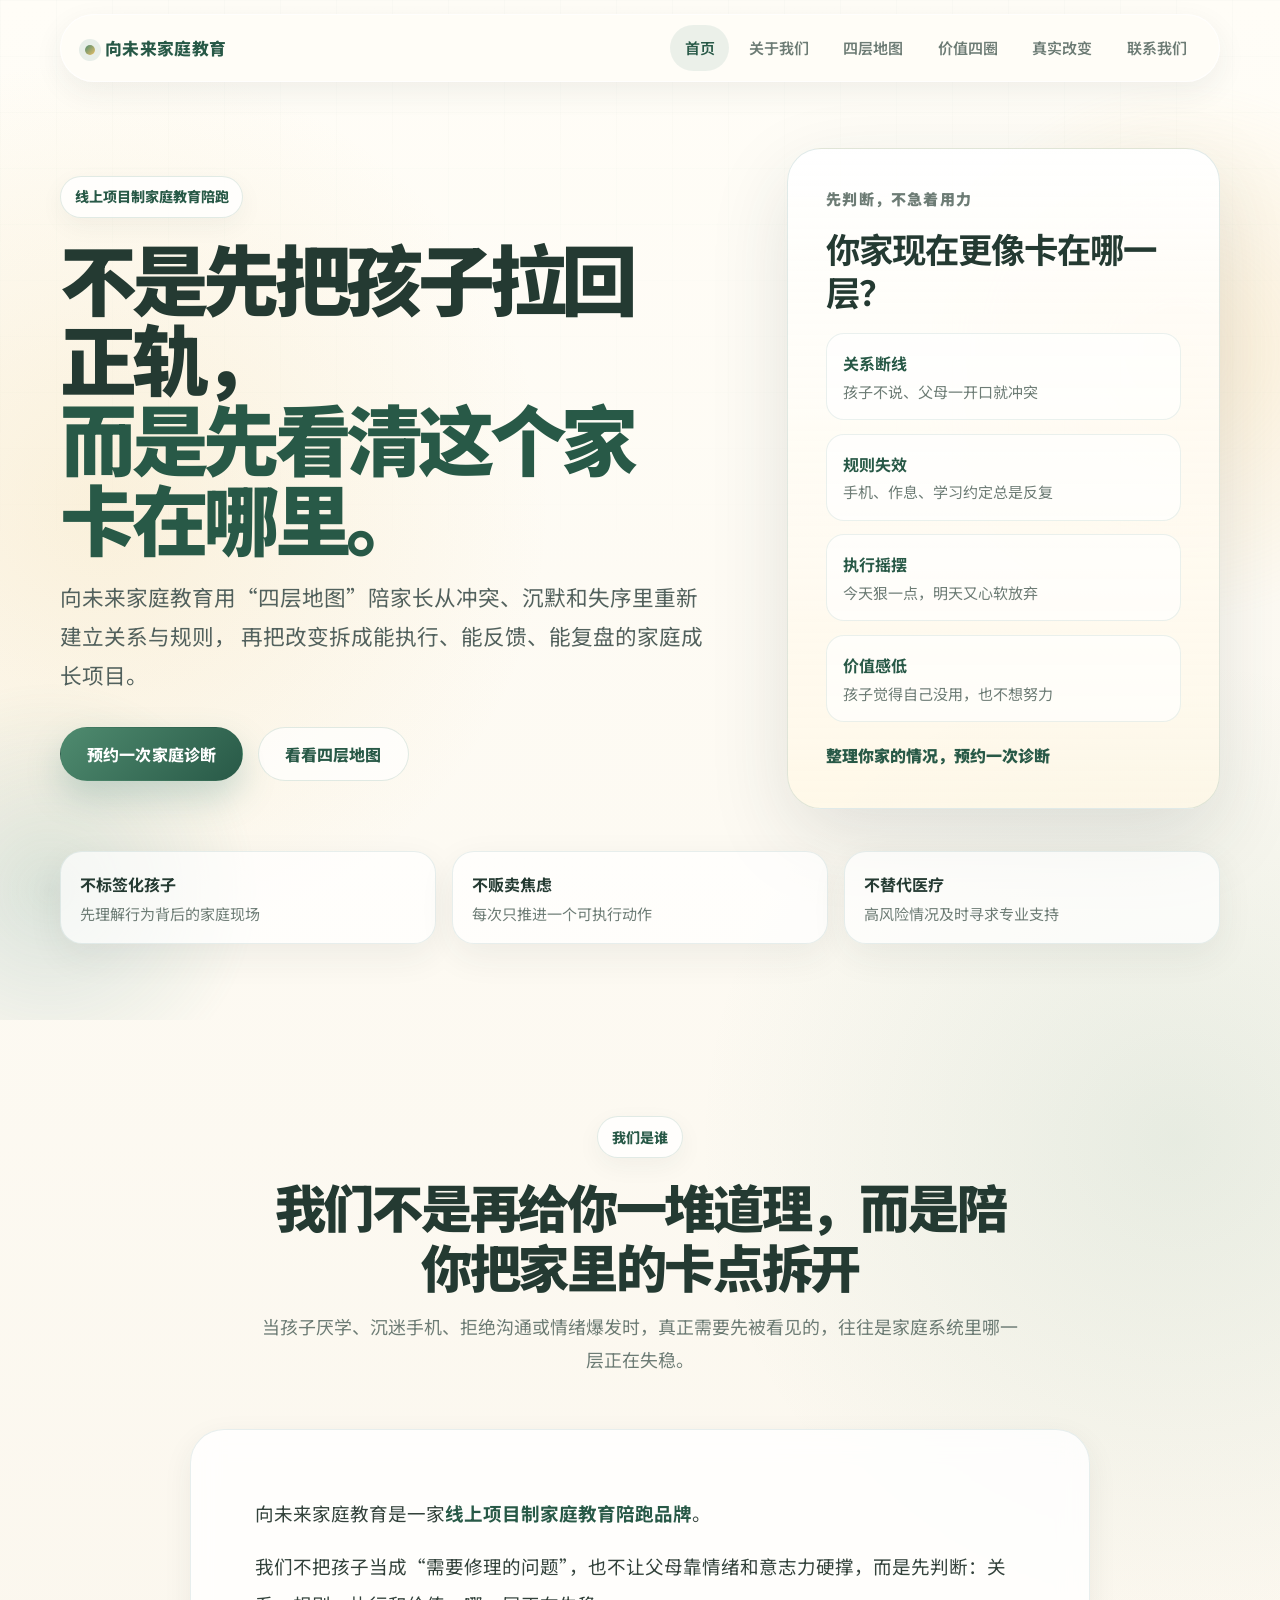
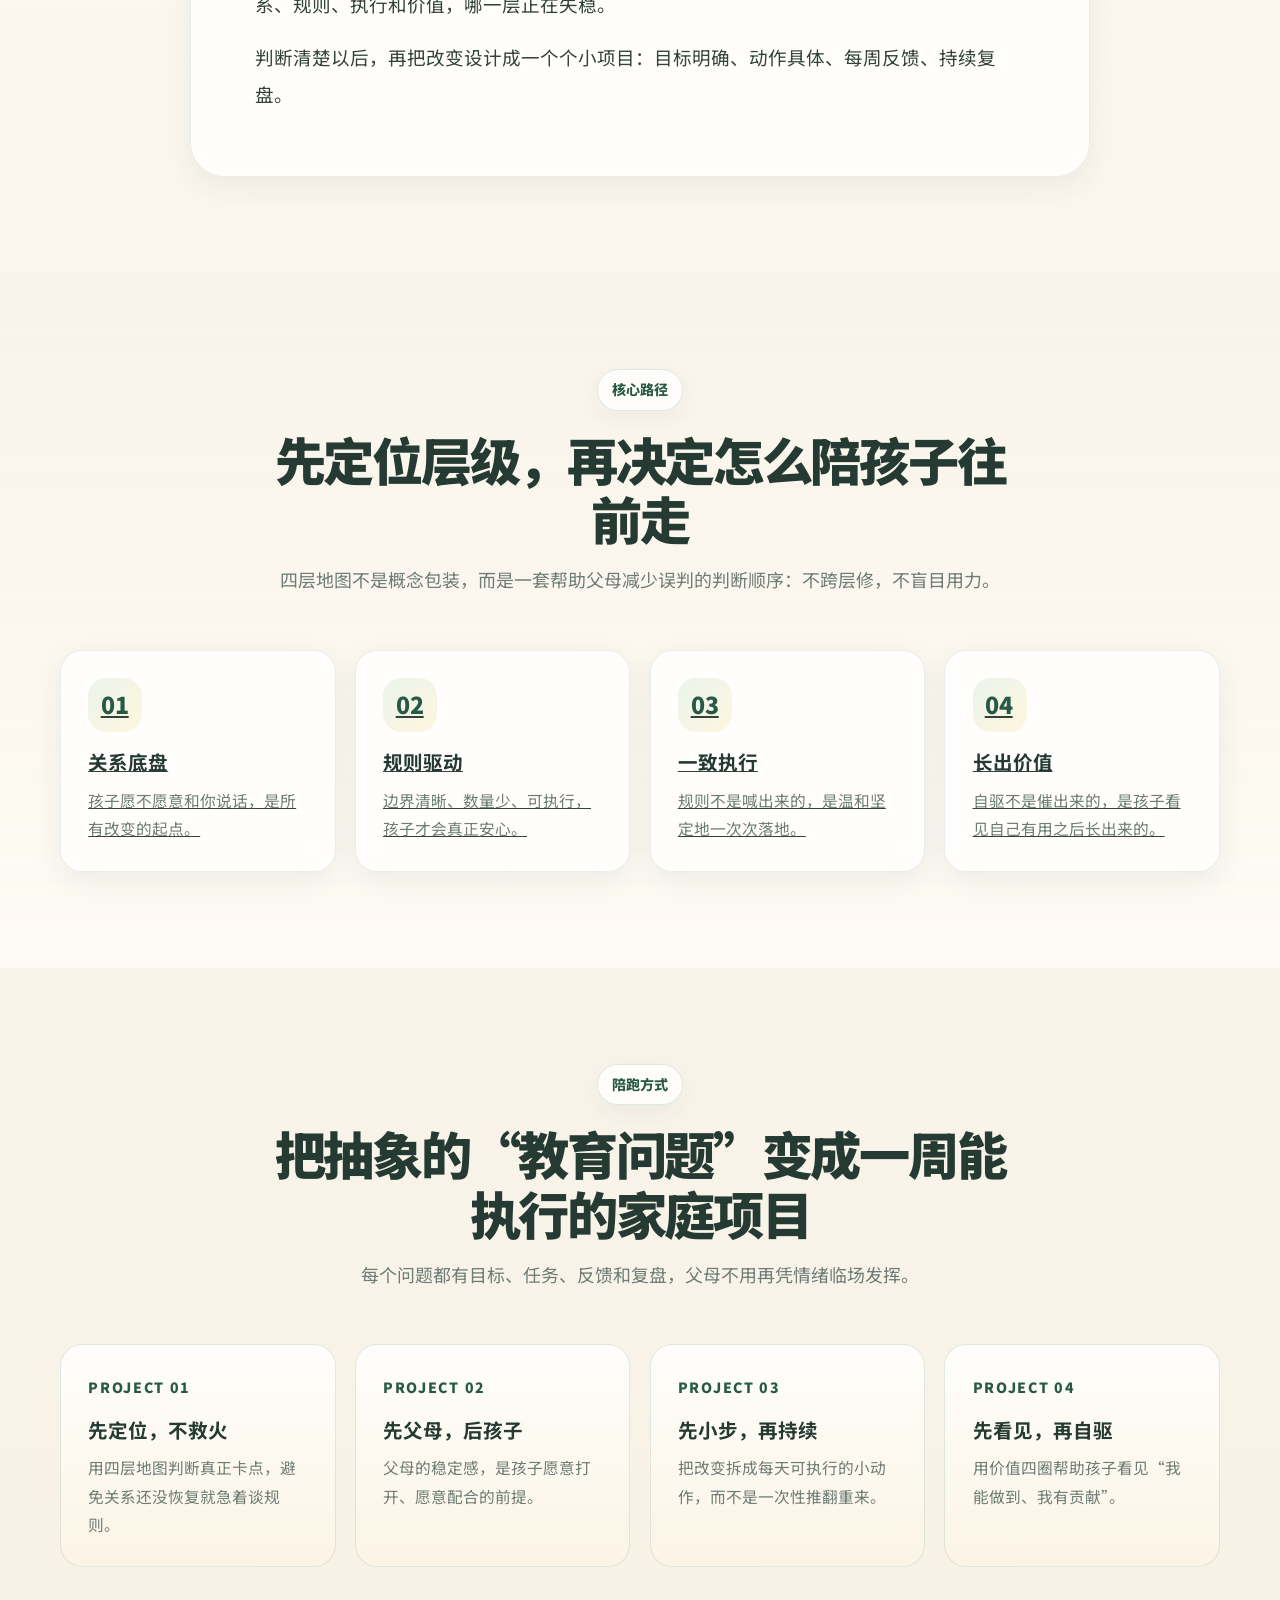
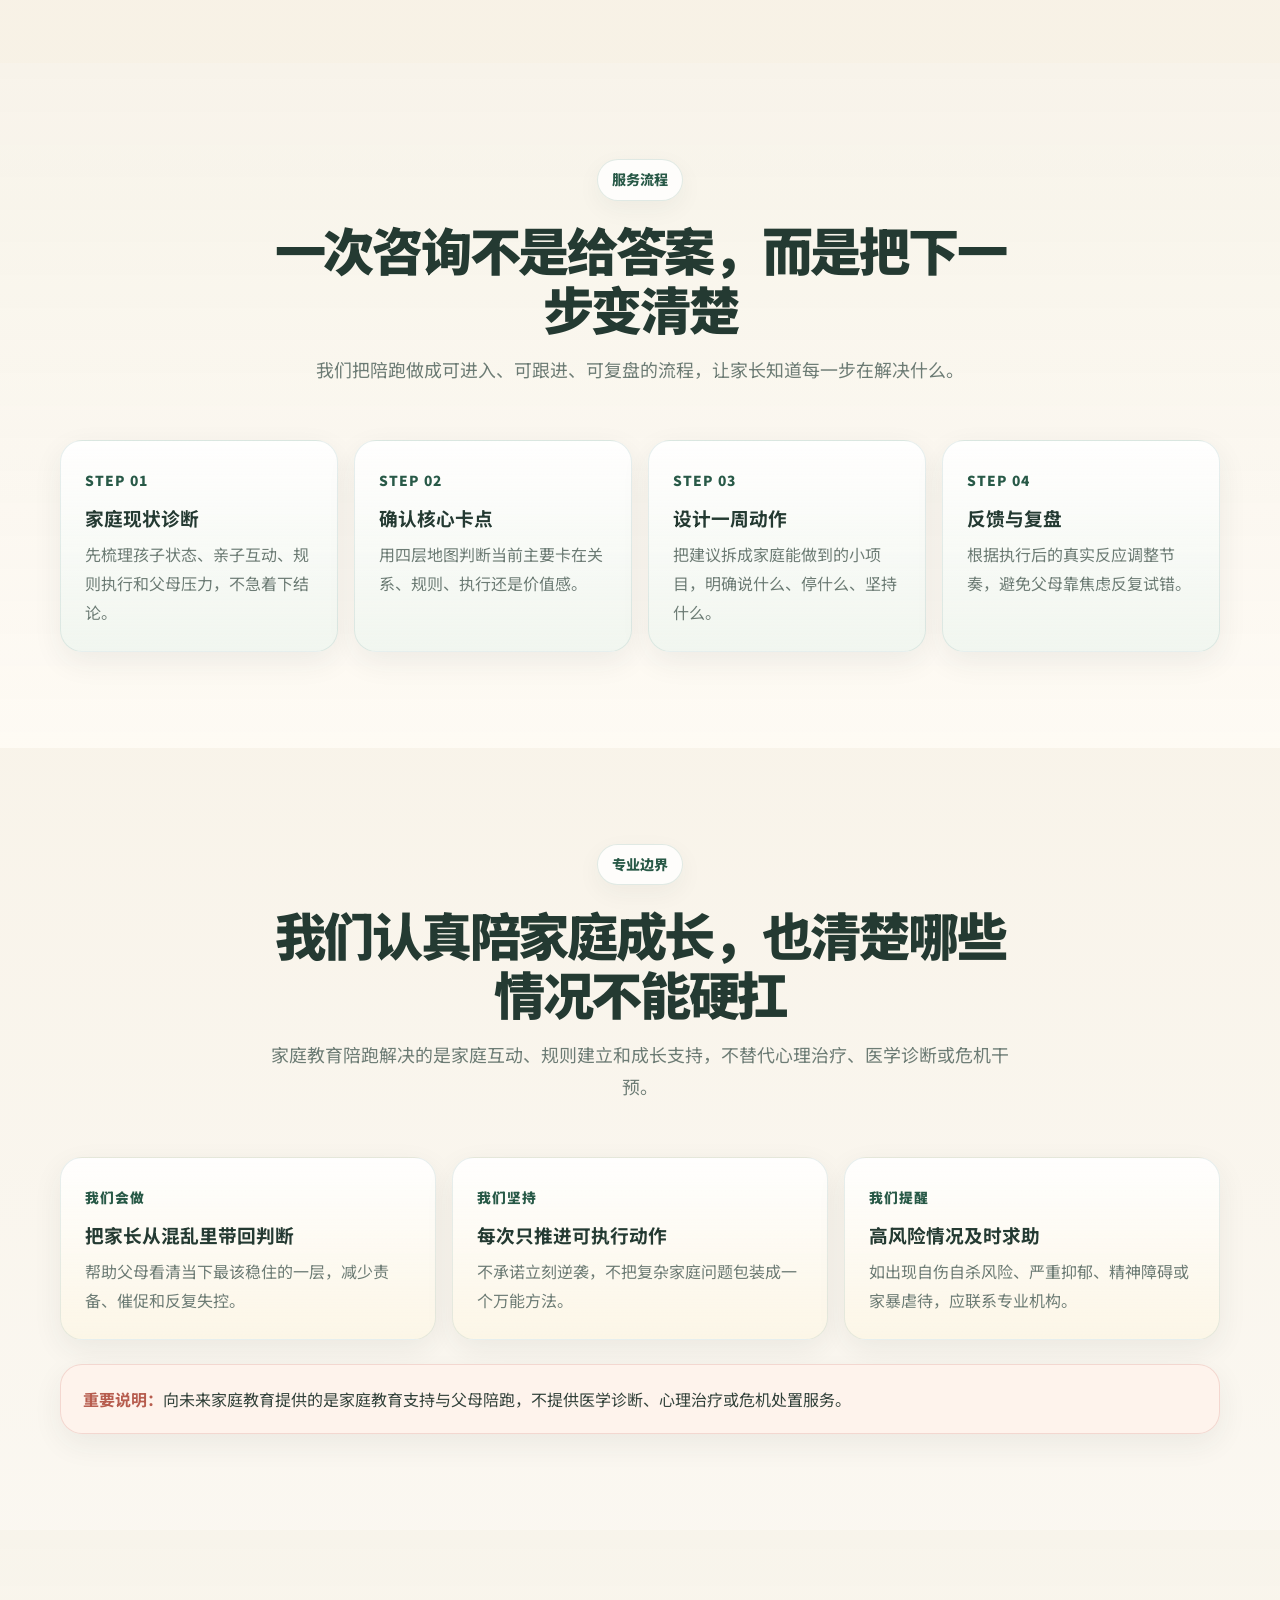
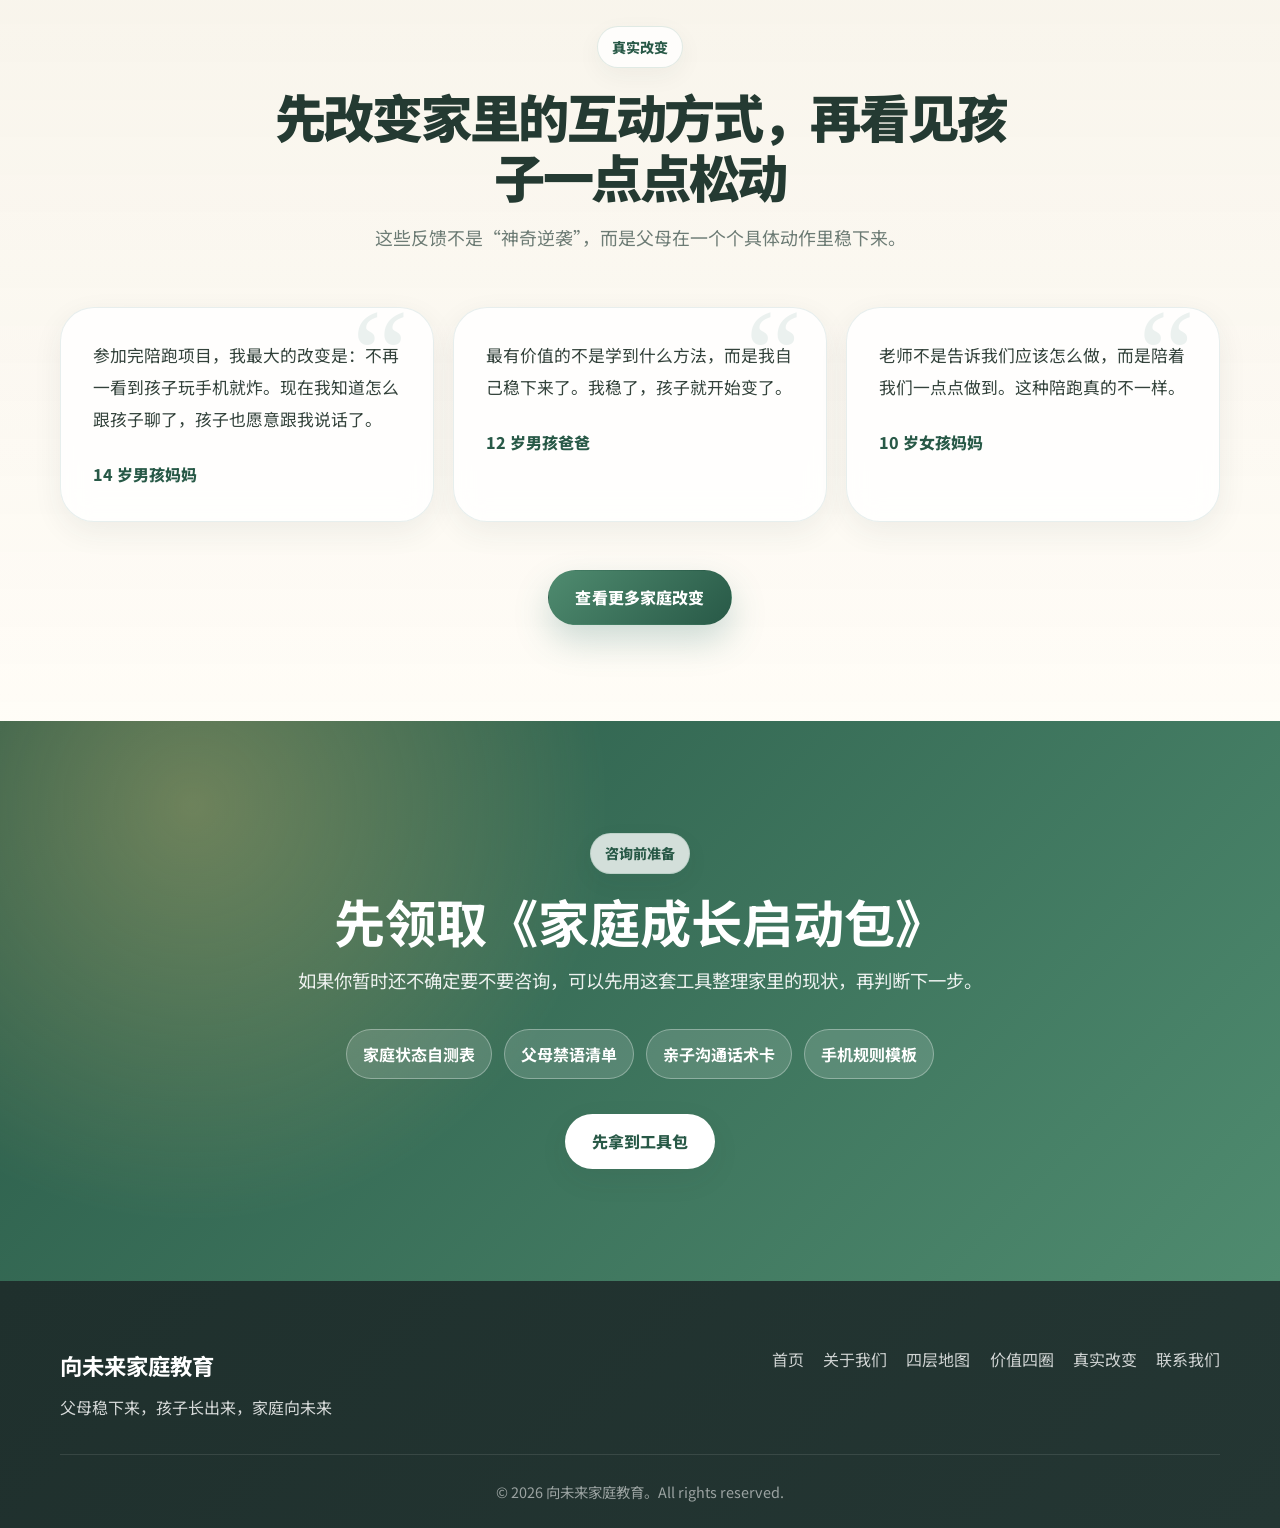
==== commit 0bbf140a: "Refine brand homepage conversion details Strengthen the consultation path with clearer service flow," ====
--- a/index.html
+++ b/index.html
@@ -51,7 +51,7 @@
                         <li><strong>执行摇摆</strong><span>今天狠一点，明天又心软放弃</span></li>
                         <li><strong>价值感低</strong><span>孩子觉得自己没用，也不想努力</span></li>
                     </ul>
-                    <a href="contact.html" class="diagnosis-link">带着你家的情况来做一次诊断</a>
+                    <a href="contact.html" class="diagnosis-link">整理你家的情况，预约一次诊断</a>
                 </aside>
             </div>
             <div class="trust-strip reveal" aria-label="向未来工作原则">
@@ -146,6 +146,68 @@
     <section class="section bg-light">
         <div class="container">
             <div class="section-header reveal">
+                <span class="eyebrow">服务流程</span>
+                <h2 class="section-title">一次咨询不是给答案，而是把下一步变清楚</h2>
+                <p class="section-subtitle">我们把陪跑做成可进入、可跟进、可复盘的流程，让家长知道每一步在解决什么。</p>
+            </div>
+            <div class="service-steps">
+                <div class="service-step reveal">
+                    <strong>STEP 01</strong>
+                    <h3>家庭现状诊断</h3>
+                    <p>先梳理孩子状态、亲子互动、规则执行和父母压力，不急着下结论。</p>
+                </div>
+                <div class="service-step reveal">
+                    <strong>STEP 02</strong>
+                    <h3>确认核心卡点</h3>
+                    <p>用四层地图判断当前主要卡在关系、规则、执行还是价值感。</p>
+                </div>
+                <div class="service-step reveal">
+                    <strong>STEP 03</strong>
+                    <h3>设计一周动作</h3>
+                    <p>把建议拆成家庭能做到的小项目，明确说什么、停什么、坚持什么。</p>
+                </div>
+                <div class="service-step reveal">
+                    <strong>STEP 04</strong>
+                    <h3>反馈与复盘</h3>
+                    <p>根据执行后的真实反应调整节奏，避免父母靠焦虑反复试错。</p>
+                </div>
+            </div>
+        </div>
+    </section>
+
+    <section class="section">
+        <div class="container">
+            <div class="section-header reveal">
+                <span class="eyebrow">专业边界</span>
+                <h2 class="section-title">我们认真陪家庭成长，也清楚哪些情况不能硬扛</h2>
+                <p class="section-subtitle">家庭教育陪跑解决的是家庭互动、规则建立和成长支持，不替代心理治疗、医学诊断或危机干预。</p>
+            </div>
+            <div class="credibility-grid">
+                <div class="credibility-card reveal">
+                    <strong>我们会做</strong>
+                    <h3>把家长从混乱里带回判断</h3>
+                    <p>帮助父母看清当下最该稳住的一层，减少责备、催促和反复失控。</p>
+                </div>
+                <div class="credibility-card reveal">
+                    <strong>我们坚持</strong>
+                    <h3>每次只推进可执行动作</h3>
+                    <p>不承诺立刻逆袭，不把复杂家庭问题包装成一个万能方法。</p>
+                </div>
+                <div class="credibility-card reveal">
+                    <strong>我们提醒</strong>
+                    <h3>高风险情况及时求助</h3>
+                    <p>如出现自伤自杀风险、严重抑郁、精神障碍或家暴虐待，应联系专业机构。</p>
+                </div>
+            </div>
+            <div class="trust-note reveal">
+                <strong>重要说明：</strong>向未来家庭教育提供的是家庭教育支持与父母陪跑，不提供医学诊断、心理治疗或危机处置服务。
+            </div>
+        </div>
+    </section>
+
+    <section class="section bg-light">
+        <div class="container">
+            <div class="section-header reveal">
                 <span class="eyebrow">真实改变</span>
                 <h2 class="section-title">先改变家里的互动方式，再看见孩子一点点松动</h2>
                 <p class="section-subtitle">这些反馈不是“神奇逆袭”，而是父母在一个个具体动作里稳下来。</p>
@@ -173,16 +235,16 @@
     <section class="section bg-primary" id="free-tools">
         <div class="container">
             <div class="free-tools reveal">
-                <span class="eyebrow">免费工具</span>
-                <h2>领取《家庭成长启动包》</h2>
-                <p>先用一套简单工具，判断你家现在卡在哪一层，再决定下一步怎么做。</p>
+                <span class="eyebrow">咨询前准备</span>
+                <h2>先领取《家庭成长启动包》</h2>
+                <p>如果你暂时还不确定要不要咨询，可以先用这套工具整理家里的现状，再判断下一步。</p>
                 <div class="tools-list">
                     <span class="tool-item">家庭状态自测表</span>
                     <span class="tool-item">父母禁语清单</span>
                     <span class="tool-item">亲子沟通话术卡</span>
                     <span class="tool-item">手机规则模板</span>
                 </div>
-                <a href="contact.html" class="btn btn-white">立即免费领取</a>
+                <a href="contact.html" class="btn btn-white">先拿到工具包</a>
             </div>
         </div>
     </section>
--- a/css/style.css
+++ b/css/style.css
@@ -6,26 +6,26 @@
 }
 
 :root {
-    --primary: #3F7F79;
-    --primary-dark: #2C625D;
-    --primary-soft: #E7F1EF;
+    --primary: #4F8B6F;
+    --primary-dark: #285947;
+    --primary-soft: #EAF4ED;
     --secondary: #DFA58F;
     --secondary-soft: #FFF1EA;
-    --accent: #F4C979;
-    --accent-soft: #FFF7E4;
-    --dark: #243633;
-    --text: #34403D;
-    --text-light: #71807C;
+    --accent: #E8BF68;
+    --accent-soft: #FFF6DE;
+    --dark: #243A32;
+    --text: #33423B;
+    --text-light: #6D7C75;
     --muted: #8D9A96;
-    --line: rgba(63, 127, 121, 0.16);
-    --light: #F7F3EA;
-    --cream: #FFFCF6;
+    --line: rgba(79, 139, 111, 0.17);
+    --light: #F7F1E5;
+    --cream: #FFFDF7;
     --white: #fff;
-    --danger: #BF5B51;
-    --success: #4A8E68;
-    --shadow-sm: 0 10px 30px rgba(36, 54, 51, 0.08);
-    --shadow-md: 0 20px 60px rgba(36, 54, 51, 0.12);
-    --shadow-lg: 0 34px 90px rgba(36, 54, 51, 0.18);
+    --danger: #B75D4F;
+    --success: #4F8B6F;
+    --shadow-sm: 0 10px 30px rgba(36, 58, 50, 0.07);
+    --shadow-md: 0 20px 58px rgba(36, 58, 50, 0.11);
+    --shadow-lg: 0 34px 86px rgba(36, 58, 50, 0.16);
     --radius-sm: 14px;
     --radius-md: 22px;
     --radius-lg: 34px;
@@ -946,6 +946,8 @@
 @media (max-width: 980px) {
     .values-grid,
     .why-us,
+    .service-steps,
+    .credibility-grid,
     .formula-steps {
         grid-template-columns: repeat(2, 1fr);
     }
@@ -1016,6 +1018,8 @@
 
     .values-grid,
     .why-us,
+    .service-steps,
+    .credibility-grid,
     .testimonials,
     .formula-steps,
     .speech-pair,
@@ -1366,9 +1370,26 @@
 /* 品牌首页：温暖可信的家庭教育官网 */
 .brand-home {
     background:
-        radial-gradient(circle at 8% 8%, rgba(244, 201, 121, .20), transparent 28rem),
-        radial-gradient(circle at 92% 18%, rgba(63, 127, 121, .13), transparent 30rem),
-        linear-gradient(180deg, #FFFCF6 0%, #F7F3EA 52%, #FFFFFF 100%);
+        radial-gradient(circle at 8% 8%, rgba(232, 191, 104, .18), transparent 28rem),
+        radial-gradient(circle at 92% 18%, rgba(79, 139, 111, .12), transparent 30rem),
+        linear-gradient(180deg, #FFFDF7 0%, #F7F1E5 54%, #FFFFFF 100%);
+}
+
+.brand-home::before {
+    background-image: linear-gradient(rgba(79, 139, 111, .026) 1px, transparent 1px), linear-gradient(90deg, rgba(79, 139, 111, .026) 1px, transparent 1px);
+    background-size: 56px 56px;
+    opacity: .72;
+}
+
+.brand-home .navbar .container {
+    border-color: rgba(255, 255, 255, .78);
+    background: rgba(255, 253, 247, .86);
+}
+
+.brand-home .hero-eyebrow,
+.brand-home .eyebrow {
+    background: rgba(255, 255, 255, .78);
+    box-shadow: 0 8px 24px rgba(36, 58, 50, .05);
 }
 
 .brand-hero {
@@ -1550,10 +1571,20 @@
 }
 
 @media (max-width: 768px) {
-    .brand-hero {
-        padding-top: 124px;
-    }
-}
+    .brand-hero .hero-buttons,
+    .free-tools .btn {
+        width: 100%;
+    }
+
+    .brand-hero .hero-buttons .btn {
+        flex: 1 1 100%;
+    }
+
+    .free-tools .btn {
+        max-width: 360px;
+    }
+}
+
 
 /* 品牌转化组件 */
 .service-steps,
@@ -1574,6 +1605,14 @@
     border-radius: var(--radius-md);
     background: rgba(255,255,255,.82);
     box-shadow: var(--shadow-sm);
+}
+
+.service-step {
+    background: linear-gradient(180deg, rgba(255,255,255,.9), rgba(234,244,237,.62));
+}
+
+.credibility-card {
+    background: linear-gradient(180deg, rgba(255,255,255,.9), rgba(255,246,222,.46));
 }
 
 .service-step strong,
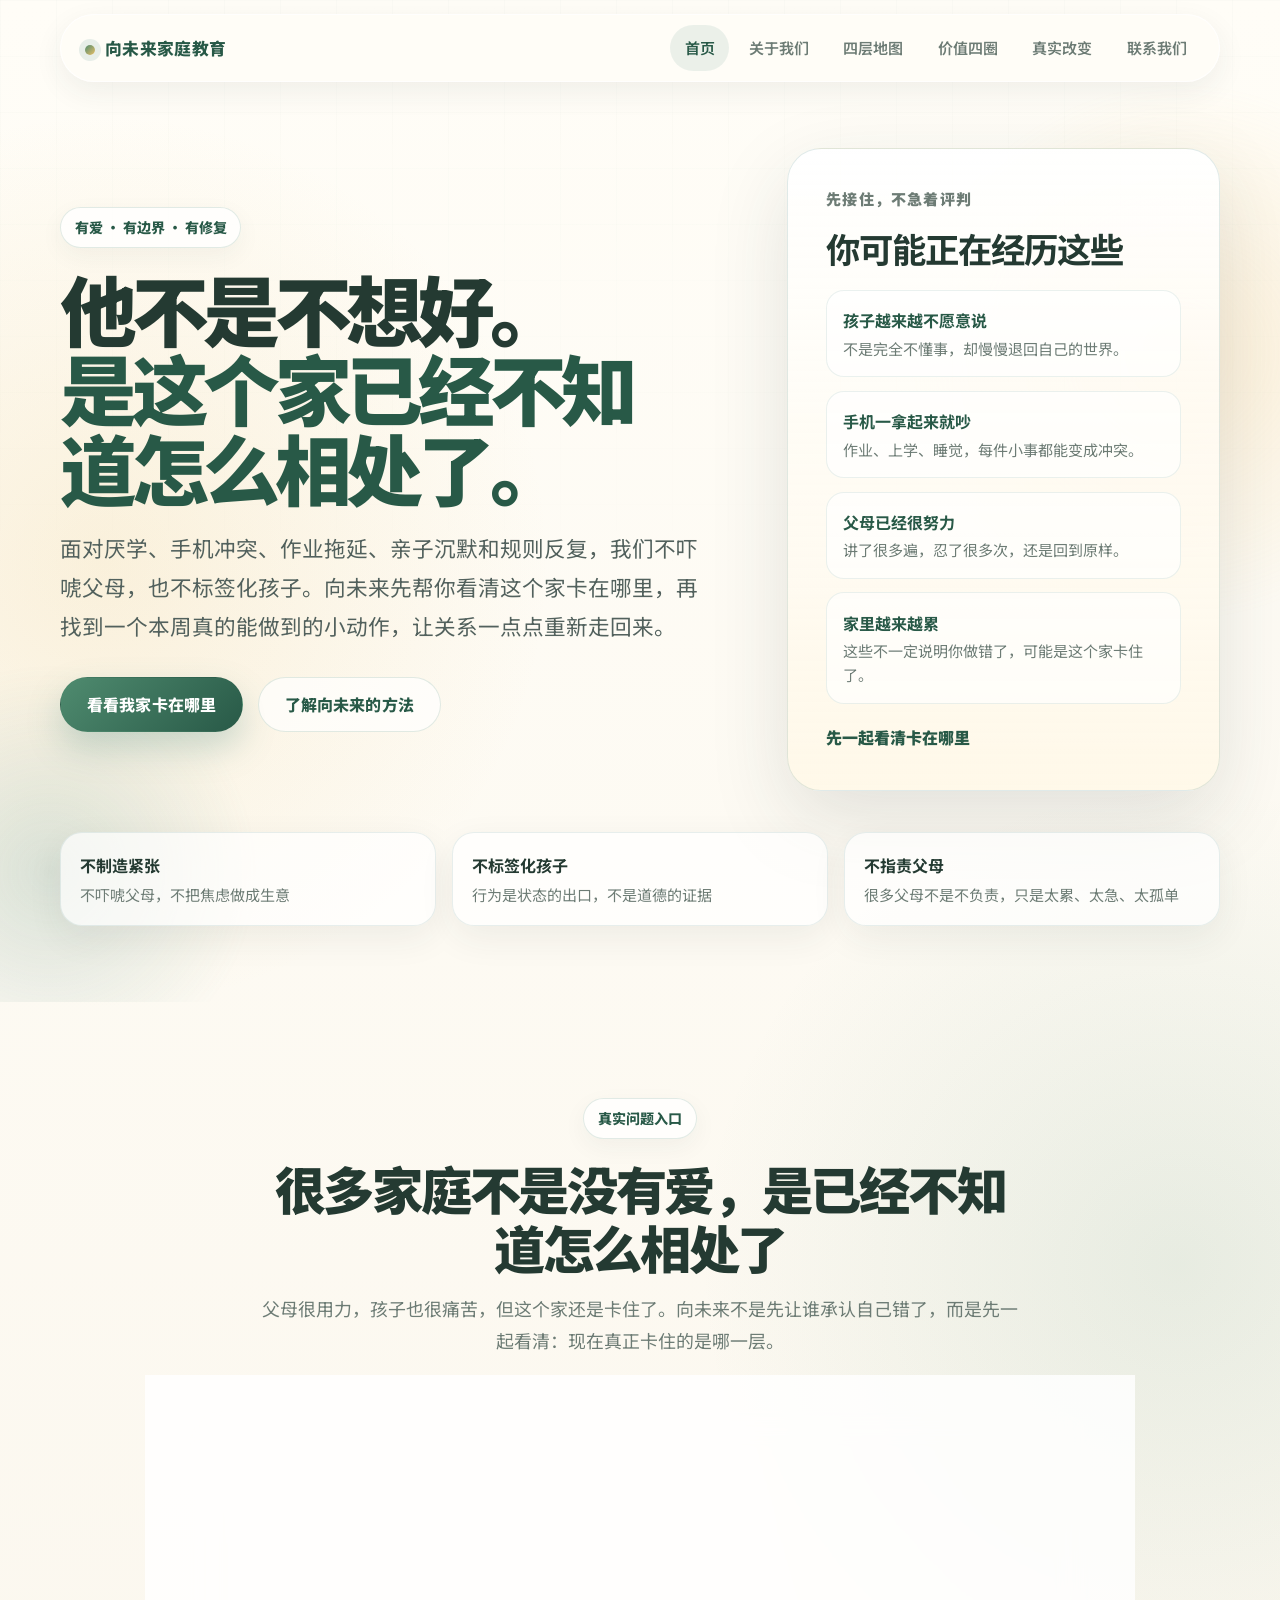
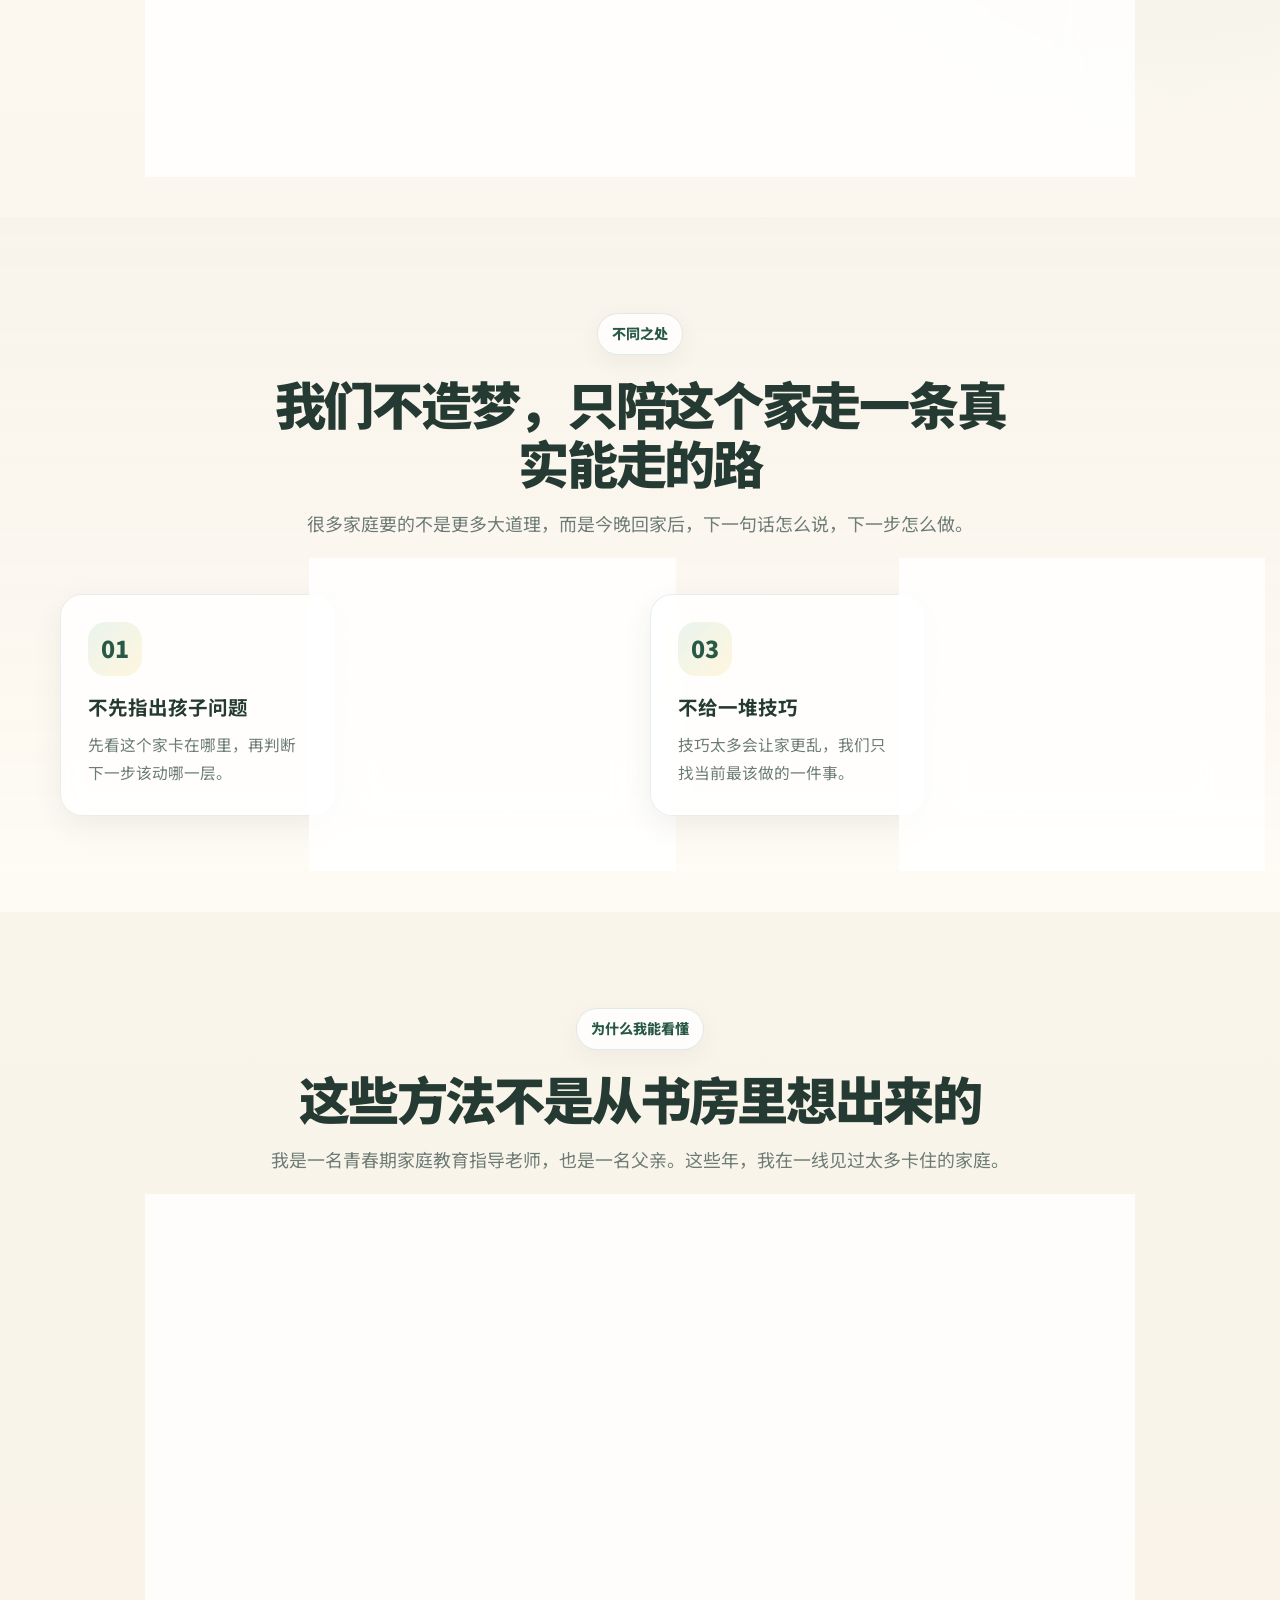
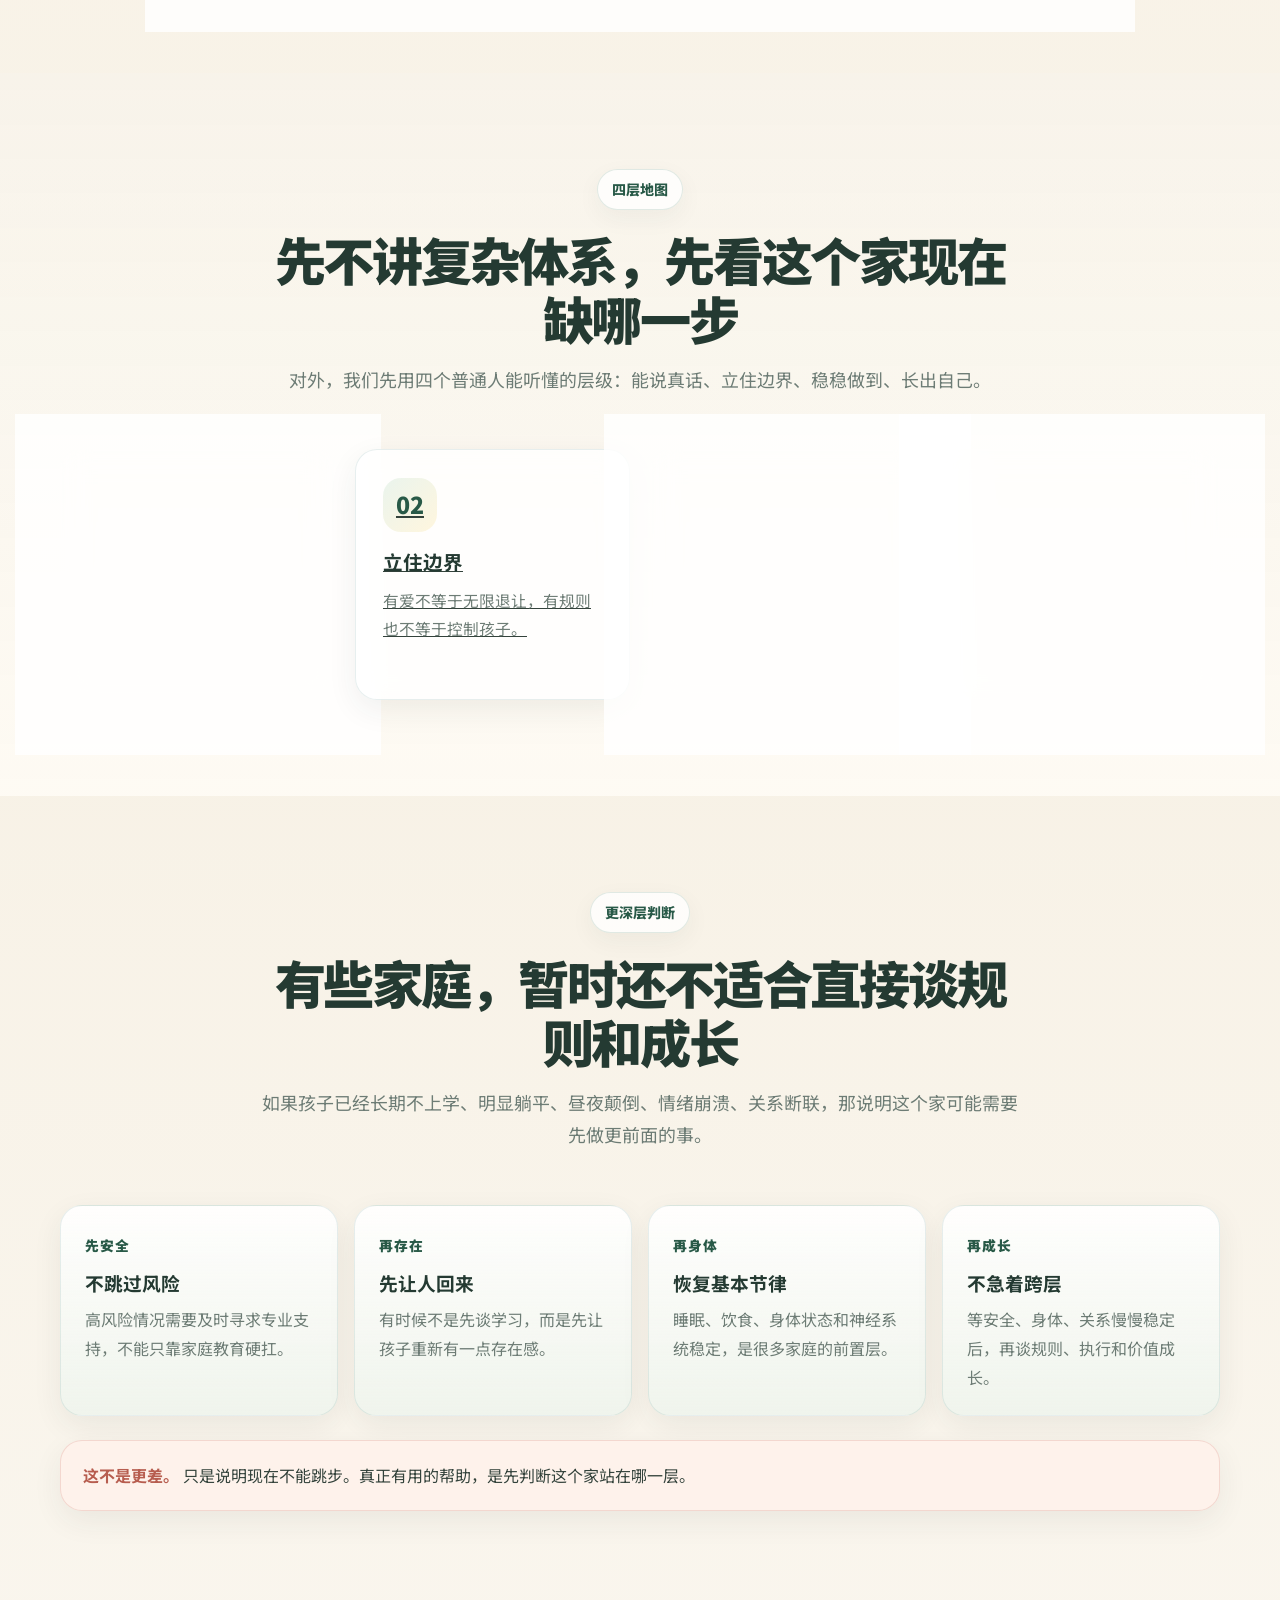
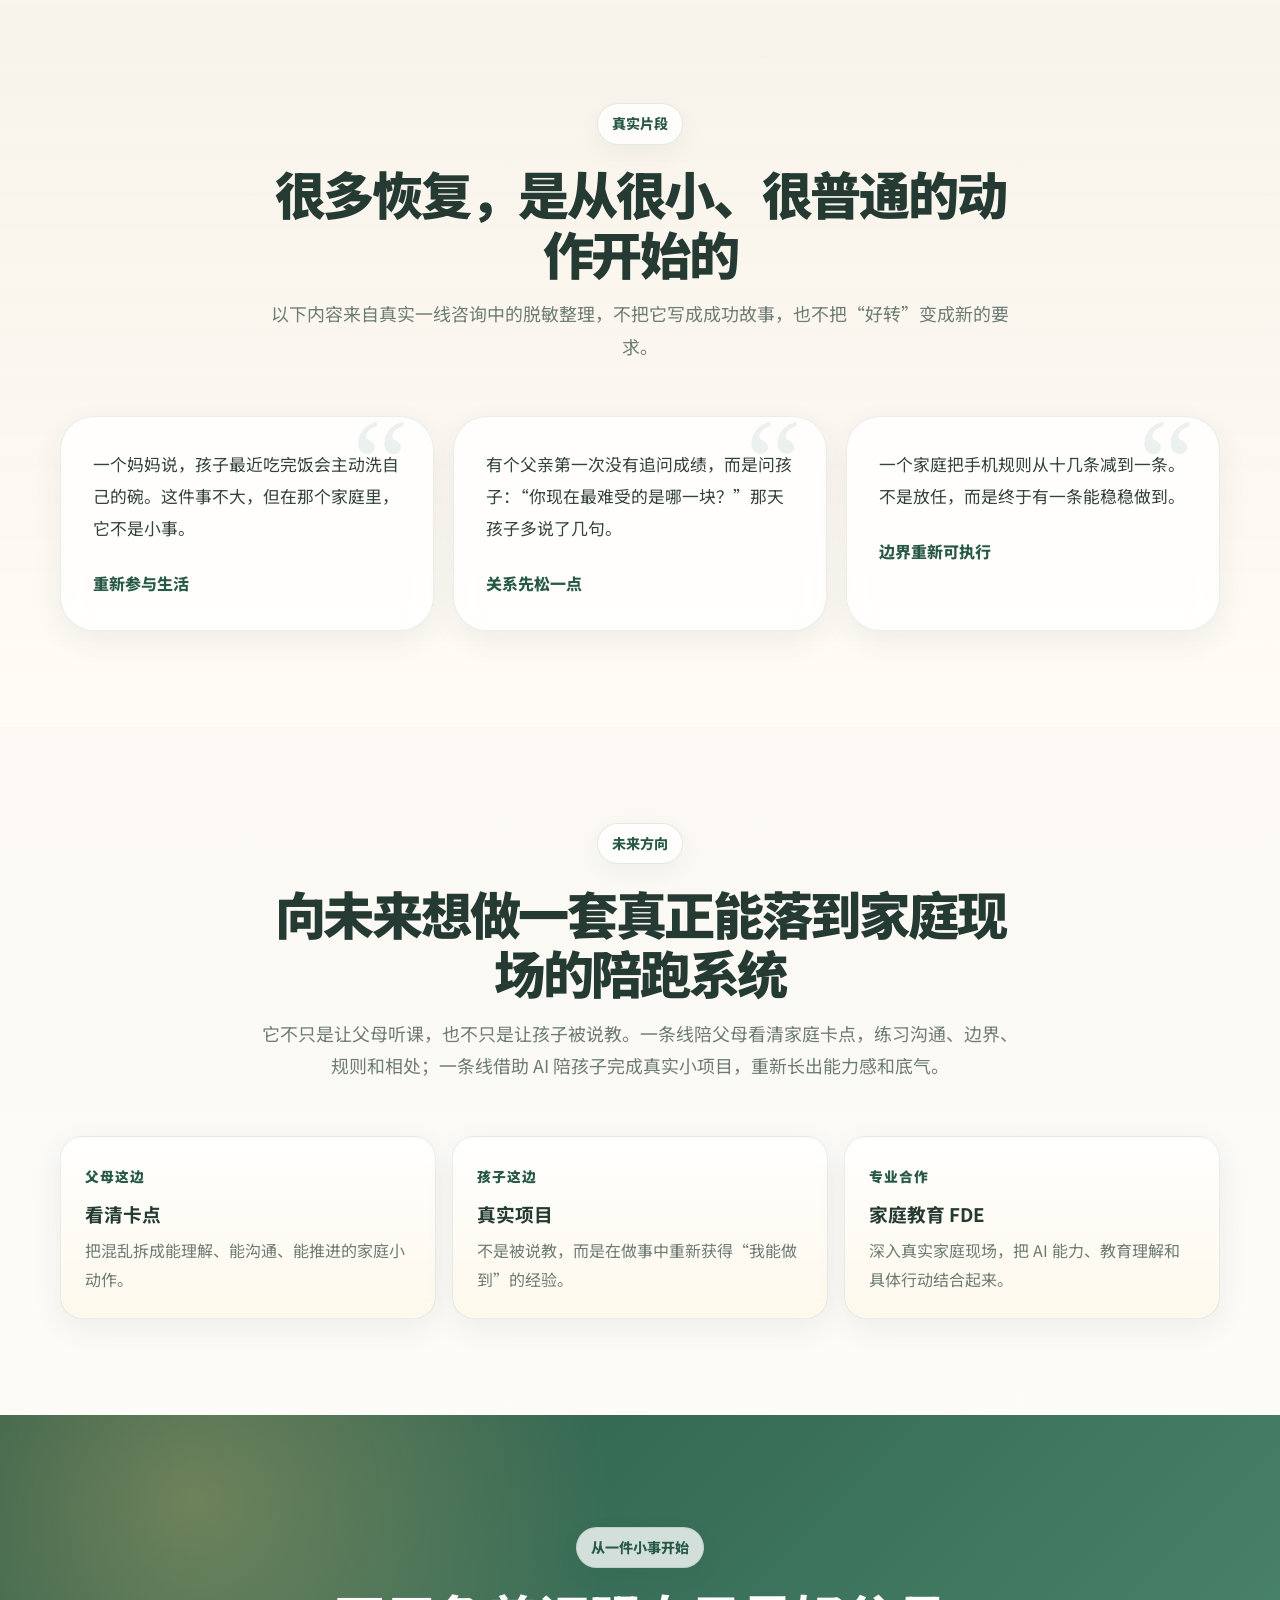
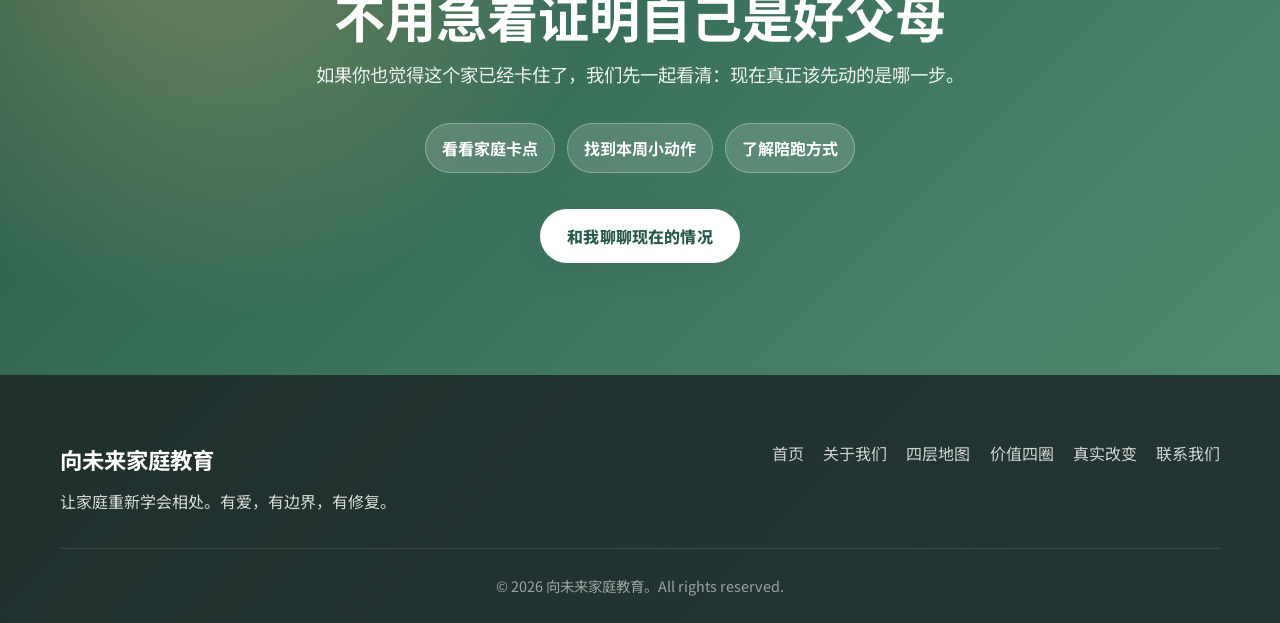
==== commit 291c71d6: "Refine family education explanation homepage Reframe the home page around the family pain point, the" ====
--- a/index.html
+++ b/index.html
@@ -3,8 +3,8 @@
 <head>
     <meta charset="UTF-8">
     <meta name="viewport" content="width=device-width, initial-scale=1.0">
-    <title>向未来家庭教育 | 父母稳下来，孩子长出来</title>
-    <meta name="description" content="向未来家庭教育，用四层地图、价值四圈和项目制陪跑，陪每个家庭把改变真正落地。">
+    <title>向未来家庭教育 | 让家庭重新学会相处</title>
+    <meta name="description" content="向未来家庭教育：不吓唬父母，不标签化孩子，先看清这个家卡在哪里，再找到一个本周真的能做到的小动作。">
     <link rel="stylesheet" href="css/style.css">
     <link href="https://fonts.googleapis.com/css2?family=Noto+Sans+SC:wght@300;400;500;700;900&display=swap" rel="stylesheet">
 </head>
@@ -28,52 +28,51 @@
         <div class="container">
             <div class="hero-layout">
                 <div class="hero-content reveal">
-                    <div class="hero-eyebrow">线上项目制家庭教育陪跑</div>
+                    <div class="hero-eyebrow">有爱 · 有边界 · 有修复</div>
                     <h1 class="hero-title">
-                        不是先把孩子拉回正轨，<br>
-                        <span>而是先看清这个家卡在哪里。</span>
+                        他不是不想好。<br>
+                        <span>是这个家已经不知道怎么相处了。</span>
                     </h1>
                     <p class="hero-subtitle">
-                        向未来家庭教育用“四层地图”陪家长从冲突、沉默和失序里重新建立关系与规则，
-                        再把改变拆成能执行、能反馈、能复盘的家庭成长项目。
+                        面对厌学、手机冲突、作业拖延、亲子沉默和规则反复，我们不吓唬父母，也不标签化孩子。向未来先帮你看清这个家卡在哪里，再找到一个本周真的能做到的小动作，让关系一点点重新走回来。
                     </p>
                     <div class="hero-buttons">
-                        <a href="contact.html" class="btn btn-primary">预约一次家庭诊断</a>
-                        <a href="system.html" class="btn btn-secondary">看看四层地图</a>
+                        <a href="contact.html" class="btn btn-primary">看看我家卡在哪里</a>
+                        <a href="system.html" class="btn btn-secondary">了解向未来的方法</a>
                     </div>
                 </div>
-                <aside class="diagnosis-card reveal" aria-label="家庭诊断入口">
-                    <span class="diagnosis-label">先判断，不急着用力</span>
-                    <h2>你家现在更像卡在哪一层？</h2>
+                <aside class="diagnosis-card reveal" aria-label="家庭卡点入口">
+                    <span class="diagnosis-label">先接住，不急着评判</span>
+                    <h2>你可能正在经历这些</h2>
                     <ul>
-                        <li><strong>关系断线</strong><span>孩子不说、父母一开口就冲突</span></li>
-                        <li><strong>规则失效</strong><span>手机、作息、学习约定总是反复</span></li>
-                        <li><strong>执行摇摆</strong><span>今天狠一点，明天又心软放弃</span></li>
-                        <li><strong>价值感低</strong><span>孩子觉得自己没用，也不想努力</span></li>
+                        <li><strong>孩子越来越不愿意说</strong><span>不是完全不懂事，却慢慢退回自己的世界。</span></li>
+                        <li><strong>手机一拿起来就吵</strong><span>作业、上学、睡觉，每件小事都能变成冲突。</span></li>
+                        <li><strong>父母已经很努力</strong><span>讲了很多遍，忍了很多次，还是回到原样。</span></li>
+                        <li><strong>家里越来越累</strong><span>这些不一定说明你做错了，可能是这个家卡住了。</span></li>
                     </ul>
-                    <a href="contact.html" class="diagnosis-link">整理你家的情况，预约一次诊断</a>
+                    <a href="contact.html" class="diagnosis-link">先一起看清卡在哪里</a>
                 </aside>
             </div>
             <div class="trust-strip reveal" aria-label="向未来工作原则">
-                <div><strong>不标签化孩子</strong><span>先理解行为背后的家庭现场</span></div>
-                <div><strong>不贩卖焦虑</strong><span>每次只推进一个可执行动作</span></div>
-                <div><strong>不替代医疗</strong><span>高风险情况及时寻求专业支持</span></div>
-            </div>
-        </div>
-    </section>
-
-    <section class="section">
-        <div class="container">
-            <div class="section-header reveal">
-                <span class="eyebrow">我们是谁</span>
-                <h2 class="section-title">我们不是再给你一堆道理，而是陪你把家里的卡点拆开</h2>
-                <p class="section-subtitle">当孩子厌学、沉迷手机、拒绝沟通或情绪爆发时，真正需要先被看见的，往往是家庭系统里哪一层正在失稳。</p>
+                <div><strong>不制造紧张</strong><span>不吓唬父母，不把焦虑做成生意</span></div>
+                <div><strong>不标签化孩子</strong><span>行为是状态的出口，不是道德的证据</span></div>
+                <div><strong>不指责父母</strong><span>很多父母不是不负责，只是太累、太急、太孤单</span></div>
+            </div>
+        </div>
+    </section>
+
+    <section class="section">
+        <div class="container">
+            <div class="section-header reveal">
+                <span class="eyebrow">真实问题入口</span>
+                <h2 class="section-title">很多家庭不是没有爱，是已经不知道怎么相处了</h2>
+                <p class="section-subtitle">父母很用力，孩子也很痛苦，但这个家还是卡住了。向未来不是先让谁承认自己错了，而是先一起看清：现在真正卡住的是哪一层。</p>
             </div>
             <div class="who-we-are reveal">
                 <div class="who-card">
-                    <p>向未来家庭教育是一家<strong>线上项目制家庭教育陪跑品牌</strong>。</p>
-                    <p>我们不把孩子当成“需要修理的问题”，也不让父母靠情绪和意志力硬撑，而是先判断：关系、规则、执行和价值，哪一层正在失稳。</p>
-                    <p>判断清楚以后，再把改变设计成一个个小项目：目标明确、动作具体、每周反馈、持续复盘。</p>
+                    <p>家庭不是不爱孩子，是已经不知道怎么相处了。</p>
+                    <p>父母不是不负责，是已经很累、很乱、很委屈。</p>
+                    <p>孩子的问题很多时候不是突然出现的，它是家庭系统长期卡住后的出口。好的家庭不是没有冲突，而是有修复能力。</p>
                 </div>
             </div>
         </div>
@@ -82,62 +81,31 @@
     <section class="section bg-light">
         <div class="container">
             <div class="section-header reveal">
-                <span class="eyebrow">核心路径</span>
-                <h2 class="section-title">先定位层级，再决定怎么陪孩子往前走</h2>
-                <p class="section-subtitle">四层地图不是概念包装，而是一套帮助父母减少误判的判断顺序：不跨层修，不盲目用力。</p>
+                <span class="eyebrow">不同之处</span>
+                <h2 class="section-title">我们不造梦，只陪这个家走一条真实能走的路</h2>
+                <p class="section-subtitle">很多家庭要的不是更多大道理，而是今晚回家后，下一句话怎么说，下一步怎么做。</p>
             </div>
             <div class="values-grid">
-                <a class="value-card reveal interactive-card" href="system.html">
-                    <div class="value-icon">01</div>
-                    <h3>关系底盘</h3>
-                    <p>孩子愿不愿意和你说话，是所有改变的起点。</p>
-                </a>
-                <a class="value-card reveal interactive-card" href="system.html">
-                    <div class="value-icon">02</div>
-                    <h3>规则驱动</h3>
-                    <p>边界清晰、数量少、可执行，孩子才会真正安心。</p>
-                </a>
-                <a class="value-card reveal interactive-card" href="system.html">
-                    <div class="value-icon">03</div>
-                    <h3>一致执行</h3>
-                    <p>规则不是喊出来的，是温和坚定地一次次落地。</p>
-                </a>
-                <a class="value-card reveal interactive-card" href="value.html">
-                    <div class="value-icon">04</div>
-                    <h3>长出价值</h3>
-                    <p>自驱不是催出来的，是孩子看见自己有用之后长出来的。</p>
-                </a>
-            </div>
-        </div>
-    </section>
-
-    <section class="section">
-        <div class="container">
-            <div class="section-header reveal">
-                <span class="eyebrow">陪跑方式</span>
-                <h2 class="section-title">把抽象的“教育问题”变成一周能执行的家庭项目</h2>
-                <p class="section-subtitle">每个问题都有目标、任务、反馈和复盘，父母不用再凭情绪临场发挥。</p>
-            </div>
-            <div class="why-us">
-                <div class="why-card reveal interactive-card">
-                    <div class="why-number">PROJECT 01</div>
-                    <h4>先定位，不救火</h4>
-                    <p>用四层地图判断真正卡点，避免关系还没恢复就急着谈规则。</p>
-                </div>
-                <div class="why-card reveal interactive-card">
-                    <div class="why-number">PROJECT 02</div>
-                    <h4>先父母，后孩子</h4>
-                    <p>父母的稳定感，是孩子愿意打开、愿意配合的前提。</p>
-                </div>
-                <div class="why-card reveal interactive-card">
-                    <div class="why-number">PROJECT 03</div>
-                    <h4>先小步，再持续</h4>
-                    <p>把改变拆成每天可执行的小动作，而不是一次性推翻重来。</p>
-                </div>
-                <div class="why-card reveal interactive-card">
-                    <div class="why-number">PROJECT 04</div>
-                    <h4>先看见，再自驱</h4>
-                    <p>用价值四圈帮助孩子看见“我能做到、我有贡献”。</p>
+                <div class="value-card reveal interactive-card"><div class="value-icon">01</div><h3>不先指出孩子问题</h3><p>先看这个家卡在哪里，再判断下一步该动哪一层。</p></div>
+                <div class="value-card reveal interactive-card"><div class="value-icon">02</div><h3>不让父母更羞愧</h3><p>先承认父母已经很难了，再一起找能做到的小动作。</p></div>
+                <div class="value-card reveal interactive-card"><div class="value-icon">03</div><h3>不给一堆技巧</h3><p>技巧太多会让家更乱，我们只找当前最该做的一件事。</p></div>
+                <div class="value-card reveal interactive-card"><div class="value-icon">04</div><h3>不承诺快速翻盘</h3><p>真实重于完美，修复重于控制，长期关系重于当下输赢。</p></div>
+            </div>
+        </div>
+    </section>
+
+    <section class="section">
+        <div class="container">
+            <div class="section-header reveal">
+                <span class="eyebrow">为什么我能看懂</span>
+                <h2 class="section-title">这些方法不是从书房里想出来的</h2>
+                <p class="section-subtitle">我是一名青春期家庭教育指导老师，也是一名父亲。这些年，我在一线见过太多卡住的家庭。</p>
+            </div>
+            <div class="who-we-are reveal">
+                <div class="who-card">
+                    <p>有的家庭连一次像样的帮助都很难负担；有的父母已经被各种机构割了一轮又一轮；有的孩子不是不想好，而是身体、关系、规则、信任都已经乱了。</p>
+                    <p>有的父母不是不爱孩子，而是不知道下一句话该怎么说，下一步该怎么做。</p>
+                    <p>所以向未来不是为了再造一个昂贵的梦。我更想做的是：把真正有用的东西，做得便宜一点、清楚一点、可执行一点，让那些已经很累的家庭，也能有一条路。</p>
                 </div>
             </div>
         </div>
@@ -146,88 +114,62 @@
     <section class="section bg-light">
         <div class="container">
             <div class="section-header reveal">
-                <span class="eyebrow">服务流程</span>
-                <h2 class="section-title">一次咨询不是给答案，而是把下一步变清楚</h2>
-                <p class="section-subtitle">我们把陪跑做成可进入、可跟进、可复盘的流程，让家长知道每一步在解决什么。</p>
+                <span class="eyebrow">四层地图</span>
+                <h2 class="section-title">先不讲复杂体系，先看这个家现在缺哪一步</h2>
+                <p class="section-subtitle">对外，我们先用四个普通人能听懂的层级：能说真话、立住边界、稳稳做到、长出自己。</p>
+            </div>
+            <div class="values-grid">
+                <a class="value-card reveal interactive-card" href="system.html"><div class="value-icon">01</div><h3>能说真话</h3><p>很多关系的恢复，不是从讲道理开始，而是从“终于能说出来”开始。</p></a>
+                <a class="value-card reveal interactive-card" href="system.html"><div class="value-icon">02</div><h3>立住边界</h3><p>有爱不等于无限退让，有规则也不等于控制孩子。</p></a>
+                <a class="value-card reveal interactive-card" href="system.html"><div class="value-icon">03</div><h3>稳稳做到</h3><p>不追求一次改变很多，只找一个本周能做到的小动作。</p></a>
+                <a class="value-card reveal interactive-card" href="value.html"><div class="value-icon">04</div><h3>长出自己</h3><p>不是为了成为别人眼里的优秀孩子，而是慢慢长出面对真实生活的底气。</p></a>
+            </div>
+        </div>
+    </section>
+
+    <section class="section">
+        <div class="container">
+            <div class="section-header reveal">
+                <span class="eyebrow">更深层判断</span>
+                <h2 class="section-title">有些家庭，暂时还不适合直接谈规则和成长</h2>
+                <p class="section-subtitle">如果孩子已经长期不上学、明显躺平、昼夜颠倒、情绪崩溃、关系断联，那说明这个家可能需要先做更前面的事。</p>
             </div>
             <div class="service-steps">
-                <div class="service-step reveal">
-                    <strong>STEP 01</strong>
-                    <h3>家庭现状诊断</h3>
-                    <p>先梳理孩子状态、亲子互动、规则执行和父母压力，不急着下结论。</p>
-                </div>
-                <div class="service-step reveal">
-                    <strong>STEP 02</strong>
-                    <h3>确认核心卡点</h3>
-                    <p>用四层地图判断当前主要卡在关系、规则、执行还是价值感。</p>
-                </div>
-                <div class="service-step reveal">
-                    <strong>STEP 03</strong>
-                    <h3>设计一周动作</h3>
-                    <p>把建议拆成家庭能做到的小项目，明确说什么、停什么、坚持什么。</p>
-                </div>
-                <div class="service-step reveal">
-                    <strong>STEP 04</strong>
-                    <h3>反馈与复盘</h3>
-                    <p>根据执行后的真实反应调整节奏，避免父母靠焦虑反复试错。</p>
-                </div>
-            </div>
-        </div>
-    </section>
-
-    <section class="section">
-        <div class="container">
-            <div class="section-header reveal">
-                <span class="eyebrow">专业边界</span>
-                <h2 class="section-title">我们认真陪家庭成长，也清楚哪些情况不能硬扛</h2>
-                <p class="section-subtitle">家庭教育陪跑解决的是家庭互动、规则建立和成长支持，不替代心理治疗、医学诊断或危机干预。</p>
+                <div class="service-step reveal"><strong>先安全</strong><h3>不跳过风险</h3><p>高风险情况需要及时寻求专业支持，不能只靠家庭教育硬扛。</p></div>
+                <div class="service-step reveal"><strong>再存在</strong><h3>先让人回来</h3><p>有时候不是先谈学习，而是先让孩子重新有一点存在感。</p></div>
+                <div class="service-step reveal"><strong>再身体</strong><h3>恢复基本节律</h3><p>睡眠、饮食、身体状态和神经系统稳定，是很多家庭的前置层。</p></div>
+                <div class="service-step reveal"><strong>再成长</strong><h3>不急着跨层</h3><p>等安全、身体、关系慢慢稳定后，再谈规则、执行和价值成长。</p></div>
+            </div>
+            <div class="trust-note reveal"><strong>这不是更差。</strong> 只是说明现在不能跳步。真正有用的帮助，是先判断这个家站在哪一层。</div>
+        </div>
+    </section>
+
+    <section class="section bg-light">
+        <div class="container">
+            <div class="section-header reveal">
+                <span class="eyebrow">真实片段</span>
+                <h2 class="section-title">很多恢复，是从很小、很普通的动作开始的</h2>
+                <p class="section-subtitle">以下内容来自真实一线咨询中的脱敏整理，不把它写成成功故事，也不把“好转”变成新的要求。</p>
+            </div>
+            <div class="testimonials">
+                <div class="testimonial-card reveal interactive-card"><p class="testimonial-text">一个妈妈说，孩子最近吃完饭会主动洗自己的碗。这件事不大，但在那个家庭里，它不是小事。</p><p class="testimonial-author">重新参与生活</p></div>
+                <div class="testimonial-card reveal interactive-card"><p class="testimonial-text">有个父亲第一次没有追问成绩，而是问孩子：“你现在最难受的是哪一块？”那天孩子多说了几句。</p><p class="testimonial-author">关系先松一点</p></div>
+                <div class="testimonial-card reveal interactive-card"><p class="testimonial-text">一个家庭把手机规则从十几条减到一条。不是放任，而是终于有一条能稳稳做到。</p><p class="testimonial-author">边界重新可执行</p></div>
+            </div>
+        </div>
+    </section>
+
+    <section class="section">
+        <div class="container">
+            <div class="section-header reveal">
+                <span class="eyebrow">未来方向</span>
+                <h2 class="section-title">向未来想做一套真正能落到家庭现场的陪跑系统</h2>
+                <p class="section-subtitle">它不只是让父母听课，也不只是让孩子被说教。一条线陪父母看清家庭卡点，练习沟通、边界、规则和相处；一条线借助 AI 陪孩子完成真实小项目，重新长出能力感和底气。</p>
             </div>
             <div class="credibility-grid">
-                <div class="credibility-card reveal">
-                    <strong>我们会做</strong>
-                    <h3>把家长从混乱里带回判断</h3>
-                    <p>帮助父母看清当下最该稳住的一层，减少责备、催促和反复失控。</p>
-                </div>
-                <div class="credibility-card reveal">
-                    <strong>我们坚持</strong>
-                    <h3>每次只推进可执行动作</h3>
-                    <p>不承诺立刻逆袭，不把复杂家庭问题包装成一个万能方法。</p>
-                </div>
-                <div class="credibility-card reveal">
-                    <strong>我们提醒</strong>
-                    <h3>高风险情况及时求助</h3>
-                    <p>如出现自伤自杀风险、严重抑郁、精神障碍或家暴虐待，应联系专业机构。</p>
-                </div>
-            </div>
-            <div class="trust-note reveal">
-                <strong>重要说明：</strong>向未来家庭教育提供的是家庭教育支持与父母陪跑，不提供医学诊断、心理治疗或危机处置服务。
-            </div>
-        </div>
-    </section>
-
-    <section class="section bg-light">
-        <div class="container">
-            <div class="section-header reveal">
-                <span class="eyebrow">真实改变</span>
-                <h2 class="section-title">先改变家里的互动方式，再看见孩子一点点松动</h2>
-                <p class="section-subtitle">这些反馈不是“神奇逆袭”，而是父母在一个个具体动作里稳下来。</p>
-            </div>
-            <div class="testimonials">
-                <div class="testimonial-card reveal interactive-card">
-                    <p class="testimonial-text">参加完陪跑项目，我最大的改变是：不再一看到孩子玩手机就炸。现在我知道怎么跟孩子聊了，孩子也愿意跟我说话了。</p>
-                    <p class="testimonial-author">14 岁男孩妈妈</p>
-                </div>
-                <div class="testimonial-card reveal interactive-card">
-                    <p class="testimonial-text">最有价值的不是学到什么方法，而是我自己稳下来了。我稳了，孩子就开始变了。</p>
-                    <p class="testimonial-author">12 岁男孩爸爸</p>
-                </div>
-                <div class="testimonial-card reveal interactive-card">
-                    <p class="testimonial-text">老师不是告诉我们应该怎么做，而是陪着我们一点点做到。这种陪跑真的不一样。</p>
-                    <p class="testimonial-author">10 岁女孩妈妈</p>
-                </div>
-            </div>
-            <div class="text-center mt-lg reveal">
-                <a href="cases.html" class="btn btn-primary">查看更多家庭改变</a>
+                <div class="credibility-card reveal"><strong>父母这边</strong><h3>看清卡点</h3><p>把混乱拆成能理解、能沟通、能推进的家庭小动作。</p></div>
+                <div class="credibility-card reveal"><strong>孩子这边</strong><h3>真实项目</h3><p>不是被说教，而是在做事中重新获得“我能做到”的经验。</p></div>
+                <div class="credibility-card reveal"><strong>专业合作</strong><h3>家庭教育 FDE</h3><p>深入真实家庭现场，把 AI 能力、教育理解和具体行动结合起来。</p></div>
             </div>
         </div>
     </section>
@@ -235,16 +177,15 @@
     <section class="section bg-primary" id="free-tools">
         <div class="container">
             <div class="free-tools reveal">
-                <span class="eyebrow">咨询前准备</span>
-                <h2>先领取《家庭成长启动包》</h2>
-                <p>如果你暂时还不确定要不要咨询，可以先用这套工具整理家里的现状，再判断下一步。</p>
+                <span class="eyebrow">从一件小事开始</span>
+                <h2>不用急着证明自己是好父母</h2>
+                <p>如果你也觉得这个家已经卡住了，我们先一起看清：现在真正该先动的是哪一步。</p>
                 <div class="tools-list">
-                    <span class="tool-item">家庭状态自测表</span>
-                    <span class="tool-item">父母禁语清单</span>
-                    <span class="tool-item">亲子沟通话术卡</span>
-                    <span class="tool-item">手机规则模板</span>
-                </div>
-                <a href="contact.html" class="btn btn-white">先拿到工具包</a>
+                    <span class="tool-item">看看家庭卡点</span>
+                    <span class="tool-item">找到本周小动作</span>
+                    <span class="tool-item">了解陪跑方式</span>
+                </div>
+                <a href="contact.html" class="btn btn-white">和我聊聊现在的情况</a>
             </div>
         </div>
     </section>
@@ -254,7 +195,7 @@
             <div class="footer-content">
                 <div class="footer-brand">
                     <h3>向未来家庭教育</h3>
-                    <p>父母稳下来，孩子长出来，家庭向未来</p>
+                    <p>让家庭重新学会相处。有爱，有边界，有修复。</p>
                 </div>
                 <div class="footer-links">
                     <a href="index.html">首页</a>
